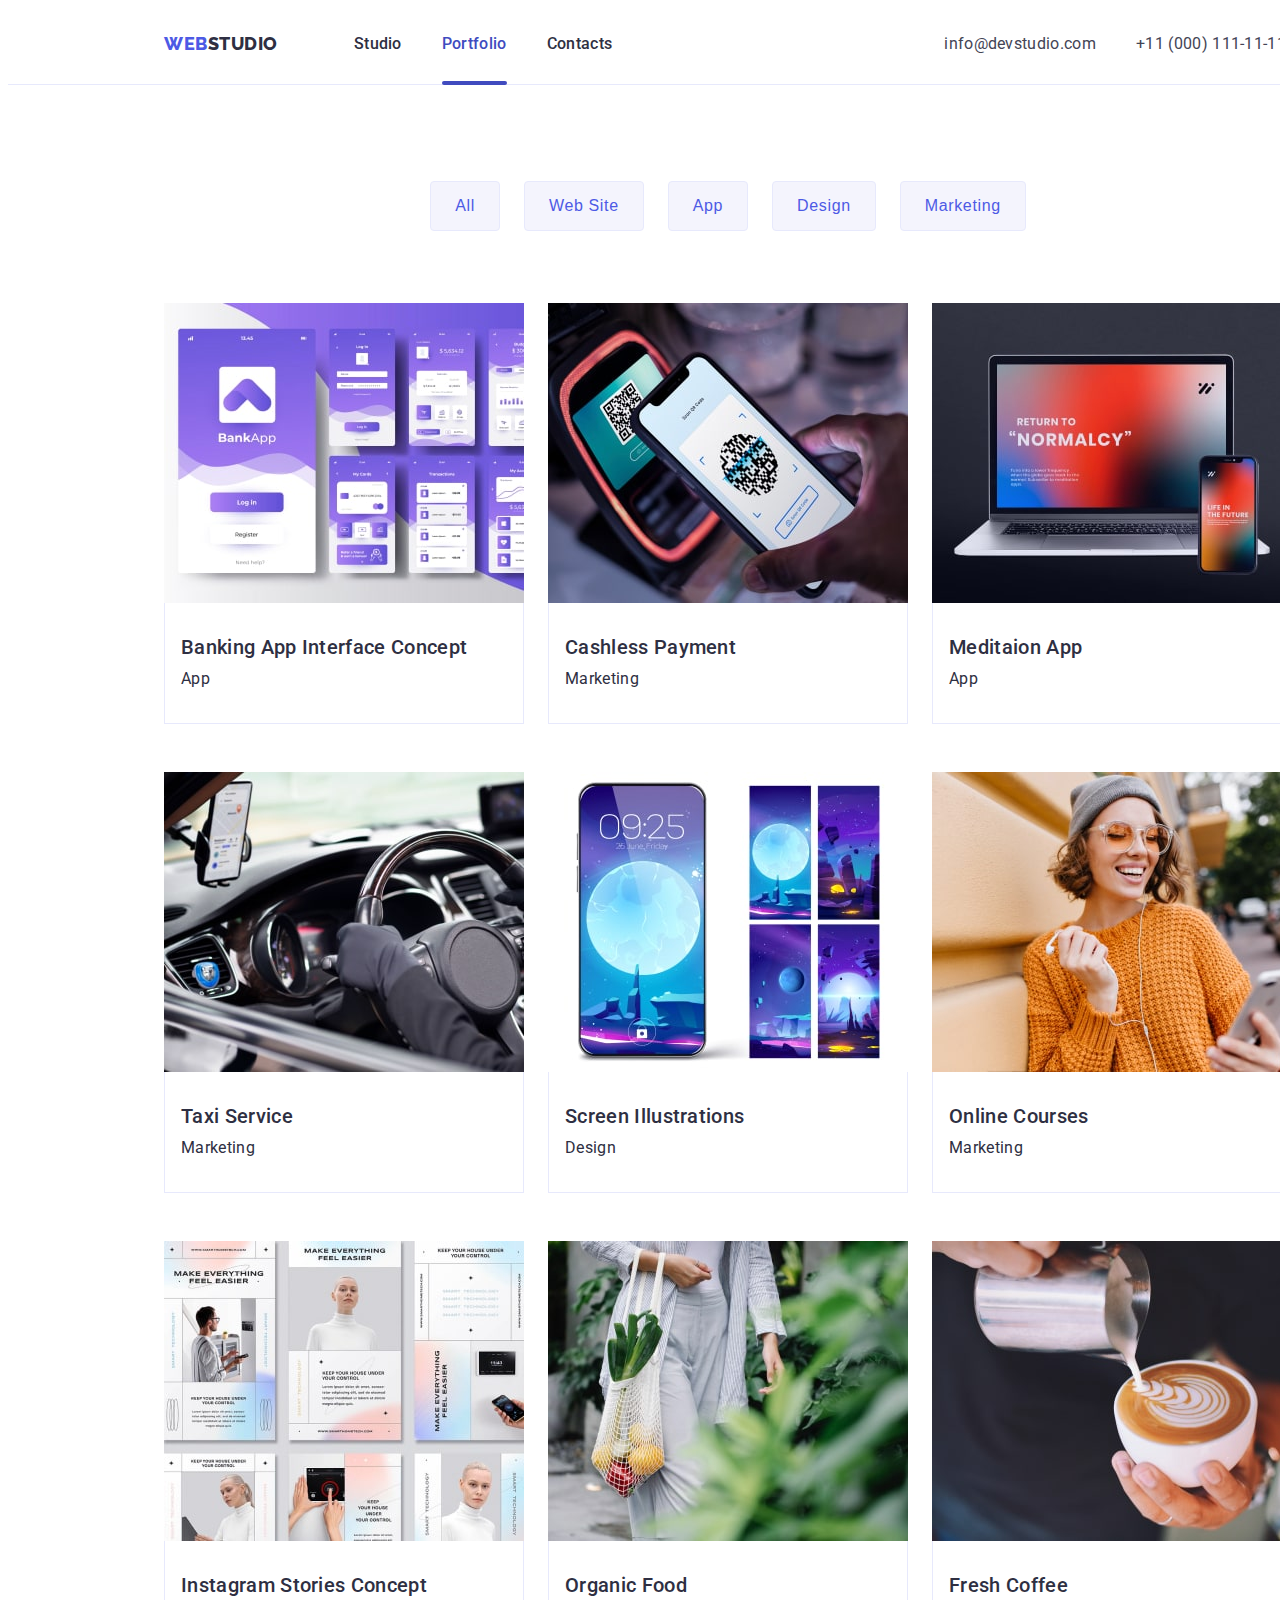
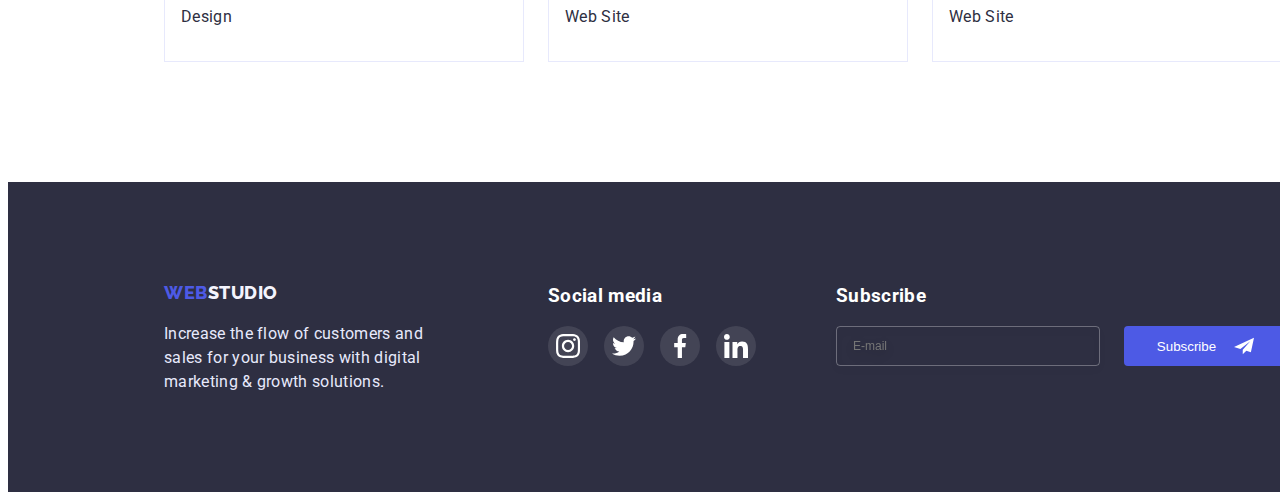
==== portfolio.html @ aff35ffb "Initial commit" ====
<!DOCTYPE html>
<html lang="en">
  <head>
    <meta charset="UTF-8" />
    <meta http-equiv="X-UA-Compatible" content="IE=edge" />
    <meta name="viewport" content="width=device-width, initial-scale=1.0" />
    <title>Document</title>
    <link rel="preconnect" href="https://fonts.googleapis.com">
<link rel="preconnect" href="https://fonts.gstatic.com" crossorigin>
<link href="https://fonts.googleapis.com/css2?family=Raleway:wght@800&family=Roboto:wght@400;500;700&display=swap" rel="stylesheet">
<link rel="stylesheet" href="https://cdnjs.cloudflare.com/ajax/libs/modern-normalize/1.1.0/modern-normalize.min.css" integrity="sha512-wpPYUAdjBVSE4KJnH1VR1HeZfpl1ub8YT/NKx4PuQ5NmX2tKuGu6U/JRp5y+Y8XG2tV+wKQpNHVUX03MfMFn9Q==" crossorigin="anonymous" referrerpolicy="no-referrer" />
<link rel="stylesheet" href="./css/styles.css">
  </head>
  <body>
    <!--header-->
    <header class="header">
      <div class="header-container container">
        <nav class="header-navigation">
          <a href="./index.html" class="header-logo"><span>WEB</span>STUDIO</a>
          <ul class="header-list list">
            <li class="header-item"><a class="header-link link" href="./index.html">Studio</a></li>
            <li class="header-item"><a class="header-link link current" href="./portfolio.html">Portfolio</a></li>
            <li class="header-item"><a class="header-link link" href="">Contacts</a></li>
          </ul>
        </nav>
    
        <address class="header-address">
          <ul class="address-list list">
            <li class="address-item"><a class="address-link link" href="mailto:info@devstudio.com">info@devstudio.com</a></li>
            <li class="address-item"><a class="address-link link" href="tel:+110001111111">+11 (000) 111-11-11</a></li>
          </ul>
        </address>
      </div>
    </header>
  <!--portfolio-->
    <main>
      <section class="portfolio">
        <div class="container">
        <h1 class="visyally-hidden">Portrolio</h1>
        <ul class="button-list list">
        <li class="button-link"><button class="button portfolio-button" type="button">All</button></li>
        <li class="button-link"><button class="button portfolio-button" type="button">Web Site</button></li>
        <li class="button-link"><button class="button portfolio-button" type="button">App</button></li>
        <li class="button-link"><button class="button portfolio-button" type="button">Design</button></li>
        <li class="button-link"><button class="button portfolio-button" type="button">Marketing</button></li>
    </ul>
   <!--cards-->
            <ul class="cards-list">
            <li class="cards-link">
              <div class="box">
                <a class="card-foto"  href=""><img src="./images/one.jpg" alt="Banking" width="360" height="300"/>
                  <div class="overlay">
                    <p>14 Stylish and User-Friendly App Design Concepts · Task Manager App · Calorie Tracker App · Exotic Fruit Ecommerce App · Cloud Storage App</p>
                  </div></div>
                  <div class="card-wrapper card-border">
                <h2 class="cards-title">Banking App Interface Concept</h2>
                <p class="cards-after-title">App</p></a>
                </div>
            </li>
            <li class="cards-link">
              <div class="box">
                <a class="card-foto"  href=""><img src="./images/two.jpg" alt="Cashless Payment" width="360" height="300"/>
                <div class="overlay">
                  <p>14 Stylish and User-Friendly App Design Concepts · Task Manager App · Calorie Tracker App · Exotic Fruit Ecommerce
                    App · Cloud Storage App</p>
                </div>
                </div>
                  <div class="card-wrapper card-border">
                    <h2 class="cards-title">Cashless Payment</h2>
                    <p class="cards-after-title">Marketing</p></a></div>
            </li>
            <li class="cards-link">
              <div class="box">
                <a class="card-foto"  href=""><img src="./images/three.jpg" alt="Meditaion" width="360" height="300"/>
                  <div class="overlay">
                    <p>14 Stylish and User-Friendly App Design Concepts · Task Manager App · Calorie Tracker App · Exotic Fruit Ecommerce
                      App · Cloud Storage App</p>
                  </div>
                  </div>
                  <div class="card-wrapper card-border">
                    <h2 class="cards-title">Meditaion App</h2>
                    <p class="cards-after-title">App</p></a></div>
            </li>
            <li class="cards-link">
              <div class="box">
                <a class="card-foto"  href=""><img src="./images/four.jpg" alt="Taxi" width="360" height="300"/>
                  <div class="overlay">
                    <p>14 Stylish and User-Friendly App Design Concepts · Task Manager App · Calorie Tracker App · Exotic Fruit Ecommerce
                      App · Cloud Storage App</p>
                  </div>
                  </div>
                  <div class="card-wrapper card-border">
                    <h2 class="cards-title">Taxi Service</h2>
                    <p class="cards-after-title">Marketing</p></a></div>
            </li>
            <li class="cards-link">
              <div class="box">
                <a class="card-foto"  href=""><img src="./images/five.jpg" alt="Screen" width="360" height="300"/>
                  <div class="overlay">
                    <p>14 Stylish and User-Friendly App Design Concepts · Task Manager App · Calorie Tracker App · Exotic Fruit Ecommerce
                      App · Cloud Storage App</p>
                  </div>
                  </div>
                  <div class="card-wrapper card-border">
                    <h2 class="cards-title">Screen Illustrations</h2>
                    <p class="cards-after-title">Design</p></a></div>
            </li>
            <li class="cards-link">
              <div class="box">
                <a class="card-foto"  href=""><img src="./images/six.jpg" alt="Online Courses" width="360" height="300"/>
                  <div class="overlay">
                    <p>14 Stylish and User-Friendly App Design Concepts · Task Manager App · Calorie Tracker App · Exotic Fruit Ecommerce
                      App · Cloud Storage App</p>
                  </div>
                  </div>
                  <div class="card-wrapper card-border">
                    <h2 class="cards-title">Online Courses</h2>
                    <p class="cards-after-title">Marketing</p></a></div>
            </li>
            <li class="cards-link">
              <div class="box">
                <a class="card-foto"  href=""><img src="./images/seven.jpg" alt="Instagram" width="360" height="300"/>
                  <div class="overlay">
                    <p>14 Stylish and User-Friendly App Design Concepts · Task Manager App · Calorie Tracker App · Exotic Fruit Ecommerce
                      App · Cloud Storage App</p>
                  </div>
                  </div>
                  <div class="card-wrapper card-border">
                    <h2 class="cards-title">Instagram Stories Concept</h2>
                    <p class="cards-after-title">Design</p></a></div>
            </li>
            <li class="cards-link">
              <div class="box">
                <a class="card-foto"  href=""><img src="./images/eight.jpg" alt="Organic Food" width="360" height="300"/>
                  <div class="overlay">
                    <p>14 Stylish and User-Friendly App Design Concepts · Task Manager App · Calorie Tracker App · Exotic Fruit Ecommerce
                      App · Cloud Storage App</p>
                  </div>
                  </div>
                  <div class="card-wrapper card-border">
                    <h2 class="cards-title">Organic Food</h2>
                    <p class="cards-after-title">Web Site</p></a></div>
            </li>
            <li class="cards-link">
              <div class="box">
                    <a class="card-foto"  href=""><img src="./images/nine.jpg" alt="A cup of coffe" width="360" height="300"/>
                    <div class="overlay">
                      <p>14 Stylish and User-Friendly App Design Concepts · Task Manager App · Calorie Tracker App · Exotic Fruit Ecommerce
                        App · Cloud Storage App</p>
                    </div>
                    </div>
                    <div class="card-wrapper card-border">
                    <h2 class="cards-title">Fresh Coffee</h2>
                    <p class="cards-after-title">Web Site</p></a></div>
                </li>
        </ul></div>
      </section> 
    </main>
    <!--footer-->
    <footer class="footer">
      <div class="container footer-container">
        <div class="logotype">
          <a class="footer-logo" href="./index.html"><span>WEB</span>STUDIO</a>
          <p class="footer-title">
            Increase the flow of customers and sales for your business with digital marketing & growth solutions.
          </p>
        </div>
    
        <div class="footer-block">
          <h3 class="footer-text">Social media</h3>
          <ul class="footer-list">
            <li class="footer-item"><a href="" class="footer-link">
                <svg class="footer-icon" width="24" hight="24">
                  <use href="./images/icons.svg#icon-instagram"></use>
                </svg></a>
            </li>
            <li class="footer-item"><a href="" class="footer-link">
                <svg class="footer-icon" width="24" hight="24">
                  <use href="./images/icons.svg#icon-twitter"></use>
                </svg></a>
            </li>
            <li class="footer-item"><a href="" class="footer-link">
                <svg class="footer-icon" width="24" hight="24">
                  <use href="./images/icons.svg#icon-facebook"></use>
                </svg></a>
            </li>
            <li class="footer-item"><a href="" class="footer-link">
                <svg class="footer-icon" width="24" hight="24">
                  <use href="./images/icons.svg#icon-linkedin"></use>
                </svg></a>
            </li>
          </ul>
            </div>
      <form class="online-form">
        <div class="online-field">
          <h3 class="online-title">Subscribe</h3>
          <label for="online-email" class="online-label"></label>
          <input type="text" name="online-email" id="online-email" class="online-input" placeholder="E-mail">
        </div>
      
        <button type="submit" class="online-btn"><span class="btn-text">Subscribe</span>
          <svg class="btn-icon" width="24" hight="20">
            <use href="./images/icons.svg#icon-Frame"></use>
          </svg></button>
      </form>
       
      
      </div>
    </footer>
  </body>
</html>
---- css/styles.css ----
:root {
    --main-color: #2E2F42;
    --second-color: #434455;
    --active-color: #404BBF;
    --accent-color: #4D5AE5;
    --a-color: #E5E5E5;
    --b-second-color: #F4F4FD;
    --b-active-color: #FFFFFF;
    --b-color: #E7E9FC;
    --accent-footer: #31D0AA;
    --hero-gradient: rgba(46, 47, 66, 0.7), rgba(46, 47, 66, 0.7) 100%;
    --shadow: 0px 3px 1px rgba(0, 0, 0, 0.1),
        0px 2px 1px rgba(0, 0, 0, 0.08),
        0px 2px 2px rgba(0, 0, 0, 0.12);
    --bc-footer: rgba(255, 255, 255, 0.1);
    --fill: #8E8F99;
    --box-shadow: 0px 1px 6px rgba(46, 47, 66, 0.08),
        0px 1px 1px rgba(46, 47, 66, 0.16),
        0px 2px 1px rgba(46, 47, 66, 0.08);
    --b-shadow: 0px 4px 4px rgba(0, 0, 0, 0.15);
    --b-modal: #FCFCFC;
}

body {
    Width: 1440px;
    font-family: "Roboto", sans-serif;
    font-size: 16px;
    line-height: 1.5;
    letter-spacing: 0.02em;
    color: var(--main-color);
    background-color: var(--b-active-color);
}

h1,
h2,
h3,
p {
    margin-top: 0;
    margin-bottom: 0;
}

ul {
    display: flex;
    margin: 0;
    padding: 0;
    list-style: none;
}

img {
    display: block;
    max-width: 100%;
    height: auto;
}
.visyally-hidden {
    position: absolute;
    white-space: nowrap;
    width: 1px;
    height: 1px;
    overflow: hidden;
    border: 0;
    padding: 0;
    clip: rect(0 0 0 0);
    clip-path: inset(50%);
    margin: -1px;
}
/*-----------header------------*/
.header {
    background-color: var(--b-active-color);
    border-bottom: 1px solid #E7E9FC
}

.header-container{
    display: flex;
    height: 76px;
}

.container {
    width: 1158px;
    padding: 0 15px;
    margin: 0 auto;
}

.header-logo {
    font-family: 'Raleway', sans-serif;
    font-weight: 800;
    font-size: 18px;
    line-height: 1.3;
    letter-spacing: 0.03em;
    margin-right: 76px;
    padding: 24px 0;
    color: var(--main-color);
    text-transform: uppercase;
    text-decoration: none;
}

span {
    color: var(--accent-color);
}

.header-navigation {
    display: flex;
    color: var(--main-color);
}

.header-list .header-item:not(:last-child) {
    margin-right: 40px;
}

.header-item {
    margin-right: 332px;
}

.header-link.link {
    font-weight: 500;
    color: var(--main-color);
}

.header-link.current::after {
    display: block;
    content: "";
    width: 100%;
    height: 4px;
    margin-top: 25px;
    background: var(--active-color);
    border-radius: 2px;
}

.link {
    display: block;
    padding: 24px 0 0 0;
    font-family: 'Roboto';
    font-style: normal;
    color: var(--second-color);
    text-decoration: none;
    transition-property: color;
    transition-duration: 250ms;
    transition-timing-function: cubic-bezier(0.4, 0, 0.2, 1);
}

.link:hover,
.link:focus,
.link.current {
    color: var(--active-color);
}

.header-address {
    font-family: 'Roboto';
    color: var(--second-color);
}

.address-list .address-item:not(:last-child) {
    margin-right: 40px;
}
/*-----------hero------------*/
.hero {
    background-color: var(--main-color);
    width: 1440px;
    height: 600px;
    text-align: center;
    padding-top: 188px;
    padding-bottom: 188px;
    background-image: linear-gradient(var(--hero-gradient)), url(../images/people-office.jpg);
}

.hero-title {
    margin-left: auto;
    margin-right: auto;
    margin-bottom: 48px;
    width: 496px;
    font-weight: 700;
    font-size: 56px;
    line-height: 1.07;
    text-align: center;
    color: var(--b-active-color);
}

.button {
    cursor: pointer;
    font-weight: 500;
    font-size: 16px;
    line-height: 1.5;
    letter-spacing: 0.04em;
    border-radius: 4px;
}

.hero-button {
    border: none;
    background-color: var(--accent-color);
    color: var(--b-active-color);
    min-width: 169px;
    min-height: 56px;
    padding: 16px 32px;
    margin-left: auto;
    margin-right: auto;
    box-shadow: var(--b-shadow);
    transition-property: background-color;
    transition-duration: 250ms;
    transition-timing-function: cubic-bezier(0.4, 0, 0.2, 1);
}

.hero-button:hover,
.hero-button:focus {
    background-color: var(--active-color);
}
/*-----------advantage------------*/
.advantage {
    background-color: var(--b-active-color);
    padding-top: 120px;
}

.advantage-link {
    display: flex;
    flex-direction: column;
    align-items: flex-start;
    padding: 0px;
}

.advantage-block {
    display: flex;
    justify-content: center;
    align-items: center;
    width: 264px;
    height: 112px;
    background: var(--b-second-color);
    border-radius: 4px;
}

.advantage-list .advantage-link:not(:last-child) {
    margin-right: 24px;
}

.advantage-title {
    margin-top: 8px;
    margin-bottom: 8px;
    font-weight: 500;
    font-size: 20px;
    line-height: 1.2;
    color: var(--main-color);
}

.advantage-after-title {
    width: 264px;
    height: 72px;
    color: var(--second-color);
}

.advantage-icon {
    height: 64px;
} 
/*-----------section------------*/
.section {
    text-align: center;
    background-color: var(--b-active-color);
    padding-bottom: 120px;
    padding-top: 120px;
}

.section-list .section-link+.section-link {
    margin-left: 24px;
}

.section-title {
    font-weight: 700;
    font-size: 36px;
    line-height: 1.1;
    color: var(--main-color);
    margin-bottom: 72px;
}
/*-----------about------------*/
.about {
    padding-top: 120px;
    padding-bottom: 120px;
    height: 770px;
    text-align: center;
    background-color: var(--b-second-color);
}

.about-title {
    font-size: 36px;
    line-height: 1.1;
    margin-bottom: 72px;
    color: var(--main-color);
}

.about-foto {
    display: flex;
    flex-direction: column;
    justify-content: center;
    align-items: center;
    gap: 8px;
}

.about-after-title {
    font-weight: 500;
    font-size: 20px;
    line-height: 1.2;
    color: var(--main-color);
} 

.about-pre-title {
    color: var(--second-color);
}

.about-list .about-link+.about-link {
    margin-left: 24px;
}

.about-link {
    display: flex;
    flex-direction: column;
    justify-content: center;
    align-items: center;
    padding: 0px 0px 32px 0px;
    gap: 32px;
    box-shadow: var(--box-shadow);
    border-radius: 0px 0px 4px 4px;
    background-color: var(--b-active-color);
}

.about-soc-list {
    justify-content: center;
    gap: 24px;
}

.about-soc-item {
    width: 40px;
    height: 40px;
}

.about-soc-link {
    width: 100%;
    height: 100%;
    border-radius: 50%;
    display: flex;
    justify-content: center;
    align-items: center;
    background-color: var(--accent-color);
    transition-property: background-color;
    transition-duration: 250ms;
    transition-timing-function: cubic-bezier(0.4, 0, 0.2, 1);
}

.about-soc-link:is(:hover, :focus) {
    background-color: var(--active-color);
}

.about-soc-icon {
    fill: var(--b-second-color);
}
/*-----------test------------*/
.test {
    padding-top: 120px;
    padding-bottom: 120px;
}

.test-title {
   text-align: center;
   margin-bottom: 72px;
   font-weight: 700;
   font-size: 36px;
   line-height: 1.1;
   letter-spacing: 0.02em;
}

.test-list {
    height: 88px;
    gap: 24px;
}

.test-item {
    width: calc((100% - 5 * 24px) / 6);
}

.test-link {
    width: 100%;
    height: 100%;
    border: 1px solid #8E8F99;
    border-radius: 4px;
    display: flex;
    align-items: center;
    justify-content: center;
    transition-property: border-colorr;
    transition-duration: 250ms;
    transition-timing-function: cubic-bezier(0.4, 0, 0.2, 1);
}

.test-icon {
    fill: var(--fill);
    height: 56px;
    transition-property: fill;
    transition-duration: 250ms;
    transition-timing-function: cubic-bezier(0.4, 0, 0.2, 1);
}

.test-link:is(:hover, :focus) {
    border-color: var(--active-color);
}

.test-link:is(:hover, :focus) .test-icon {
    fill: var(--active-color);
}
/*-----------footer------------*/
.footer {
    width: 1440px;
    background-color: var(--main-color);
    padding-top: 100px;
    padding-bottom: 100px;
}

.footer-container {
    display: flex;
}

.logotype {
    width: 264px;
    height: 110px;
    margin-right: 120px;
}

.footer-logo {
    font-family: 'Raleway', sans-serif;
    font-weight: 800;
    font-size: 18px;
    line-height: 1.16;
    letter-spacing: 0.03em;
    color: var(--b-second-color);
    text-decoration: none;
    text-transform: uppercase;
}

.footer-title {
    width: 264px;
    margin-top: 16px;
    color: var(--b-color);
}

.footer-block {
    width: 208px;
    height: 80px;
    margin-right: 80px;
}

.footer-text {
    margin-bottom: 16px;
    color: var(--b-active-color);
}

.footer-list {
    gap: 16px;
} 

.footer-link {
    display: flex;
    justify-content: center;
    align-items: center;
    width: 40px;
    height: 40px;
    border-radius: 50%;
    background: var(--bc-footer);
    transition-property: background-color;
    transition-duration: 250ms;
    transition-timing-function: cubic-bezier(0.4, 0, 0.2, 1);
}

.footer-link:is(:hover, :focus) {
    background-color: var(--accent-footer);
}

.footer-icon {
    height: 24px;
    fill: var(--b-active-color);
}

.online-title {
    color: var(--b-active-color);
    margin-bottom: 16px;
}

.online-input {
    width: 264px;
    height: 40px;
    border: 1px solid rgba(255, 255, 255, 0.3);
    filter: drop-shadow(0px 4px 4px rgba(0, 0, 0, 0.15));
    border-radius: 4px;
    background-color: transparent; 
    outline: transparent; 
    font-size: 12px;
    padding-left: 16px;
}

.online-form {
    display: flex;
}

.online-btn {
    display: flex;
    justify-content: center;
    align-items: center;
    width: 165px;
    height: 40px;
    margin-top: 44px;
    margin-left: 24px;
    background: var(--accent-color);
    border-radius: 4px;
    border: none;
}

.btn-text {
    color: var(--b-active-color);
}

.btn-icon {
    width: 24px;
    height: 20px;
    margin-left: 16px;
    fill: var(--b-active-color);
}
/*-----------portfolio------------*/
.portfolio {
    padding-top: 96px;
    padding-bottom: 120px;
}

.button-list {
    flex-wrap: wrap;
    justify-content: center;
    margin-bottom: 72px;
}

.portfolio-button {
    background-color: var(--b-second-color);
    border: 1px solid var(--b-color);
    min-height: 48px;
    box-sizing: border-box;
    flex-direction: row;
    justify-content: center;
    align-items: center;
    padding: 12px 24px;
    color: var(--accent-color);  
    transition-property: background-color, color, box-shadow;
    transition-duration: 250ms;
    transition-timing-function: cubic-bezier(0.4, 0, 0.2, 1);
}

.portfolio-button:hover,
.portfolio-button:focus {
    background-color: var(--active-color);
    color: var(--b-active-color);
    box-shadow: var(--shadow);
}

 .button-list .button-link:not(:last-child) {
    margin-right: 24px;
}

.cards-list{
    flex-wrap: wrap;
    gap: 48px 24px;
}

.cards-link {
    flex-basis: calc((100% - 2 * 24px) / 3);
    transition-property: box-shadow;
    transition-duration: 250ms;
    transition-timing-function: cubic-bezier(0.4, 0, 0.2, 1);
}

.cards-link:is(:hover, :focus) {
    box-shadow: var(--shadow);
}

.card-foto {
    text-decoration: none;
    color: var(--main-color);
}

* {
    box-sizing: border-box;
}

.box {
    position: relative;
    width: 360px;
    height: 300px;
    overflow: hidden;
}

.box:hover .overlay {
    transform: translate(0);
}

.overlay {
    position: absolute;
    top: 0;
    left: 0;
    width: 360px;
    height: 300px;
    background-color: var(--accent-color);
    transform: translateY(100%);
    transition: transform 250ms ease;
}

.overlay>p {
    color: var(--b-second-color);
    padding: 40px 32px 164px 32px;
    margin: 0;
}

.card-border {
    width: 360px;
    border-right: 1px solid var(--b-color);
    border-bottom: 1px solid var(--b-color);
    border-left: 1px solid var(--b-color);
}

.cards-title {
    font-weight: 500;
    font-size: 20px;
    line-height: 1.2;
    margin-bottom: 8px;
    margin-left: 16px;
    padding-top: 32px;
}

.cards-after-title {
    margin-left: 16px;
    padding-bottom: 32px;
}

.backdrop {
    position: fixed;
    top: 0;
    width: 100%;
    height: 100%;
    background-color: rgba(46, 47, 66, 0.4);
    opacity: 1;
    visibility: visible;
    transition: opacity 250ms cubic-bezier(0.4, 0, 0.2, 1), visibility 250ms cubic-bezier(0.4, 0, 0.2, 1);
}

.is-hidden {
    visibility: hidden;
    opacity: 0;
    pointer-events: none;
}

.modal {
    position: absolute;
    top: 50%;
    left: 50%;
    width: 408px;
    min-height: 576px;
    background-color: var(--b-modal);
    box-shadow: 0px 1px 1px rgba(0, 0, 0, 0.14), 0px 1px 3px rgba(0, 0, 0, 0.12),
     0px 2px 1px rgba(0, 0, 0, 0.2);
    border-radius: 4px;
    padding: 24px; 
    transform: translate(-50%, -50%) scale(1);
    transition: transform 250ms cubic-bezier(0.4, 0, 0.2, 1);
}

.backdrop.is-hidden .modal {
    transform: translate(-50%, -50%) scaleY(0);
}

.modal-close {
    display: flex;
    align-items: center;
    justify-content: center;
    width: 24px;
    height: 24px;
    margin-left: auto;
    background: var(--b-color);
    border-radius: 50%;
    border: 1px solid rgba(0, 0, 0, 0.1);
    transition-property: background-color;
    transition-duration: 250ms;
    transition-timing-function: cubic-bezier(0.4, 0, 0.2, 1);
}

.modal-close:hover {
    background-color: var(--active-color);
}

.modal-close-icon {
    width: 8px;
    height: 8px;
}

.modal-title {
    font-weight: 500;
    text-align: center;
    padding-top: 24px;
    color: var(--main-color);
    margin-bottom: 16px;
}

.input-text {
    font-size: 12px;
    line-height: 1.16;
    letter-spacing: 0.01em;
    margin-bottom: 4px;
    color: var(--fill);
}

.input-wrap {
    position: relative;
}

.modal-input {
    width: 100%;
    height: 40px;
    border: 1px solid rgba(33, 33, 33, 0.2);
    border-radius: 4px;
    background-color: transparent;
    outline: transparent;
    font-size: 12px;
    line-height: 1.16;
    letter-spacing: 0.01em;
    padding-left: 38px;
}

.modal-input:focus { 
    border-color: var(--accent-color); 
}

.modal-input:focus + .modal-icon {
    fill: var(--accent-color);
}

.modal-icon {
    position: absolute;
    left: 5px;
    top: 50%;
    margin-left: 13px;
    transform: translateY(-50%);
}

.modal-message {
    width: 100%;
    height: 120px;
    border: 1px solid rgba(33, 33, 33, 0.2);
    border-radius: 4px;
    background-color: transparent;
    font-size: 12px;
    line-height: 1.16;
    letter-spacing: 0.01em;
    outline: transparent;
    padding-top: 8px;
    padding-left: 16px;
    resize: none;
}

.modal-messaget::placeholder {
    color: rgba(117, 117, 117, 0.5);
}

.check-text {
    display: flex;
    align-items: center;
    font-size: 12px;
    line-height: 1.16;
    letter-spacing: 0.04em;
    color: #757575;
}

.check-text span {
    width: 16px;
    height: 16px;
    border: 1.25px solid var(--main-color);
    border-radius: 2px;
    margin-right: 8px;
    display: flex;
    align-items: center;
    justify-content: center;
    fill: transparent;
}

.input-check:checked + .check-text span {
    background-color: var(--active-color); 
    border: none;
    fill: var(--b-second-color);
}

.input-check:focus+.check-text span {
    border-color: var(--accent-color);
}

.check-policy {
    font-size: 12px;
    line-height: 1.16;
    letter-spacing: 0.04em;
    color: var(--accent-color);
}

.modal-button {
    display: block;
    position: relative;
    margin: 0 auto;
    margin-top: 24px;
    border: none;
    width: 169px;
    height: 56px;
    background: var(--accent-color);
    color: var(--b-active-color);
    border-radius: 4px;
    transition-property: background-color;
    transition-duration: 250ms;
    transition-timing-function: cubic-bezier(0.4, 0, 0.2, 1);
}
.modal-button:hover {
    background-color: var(--active-color);
}
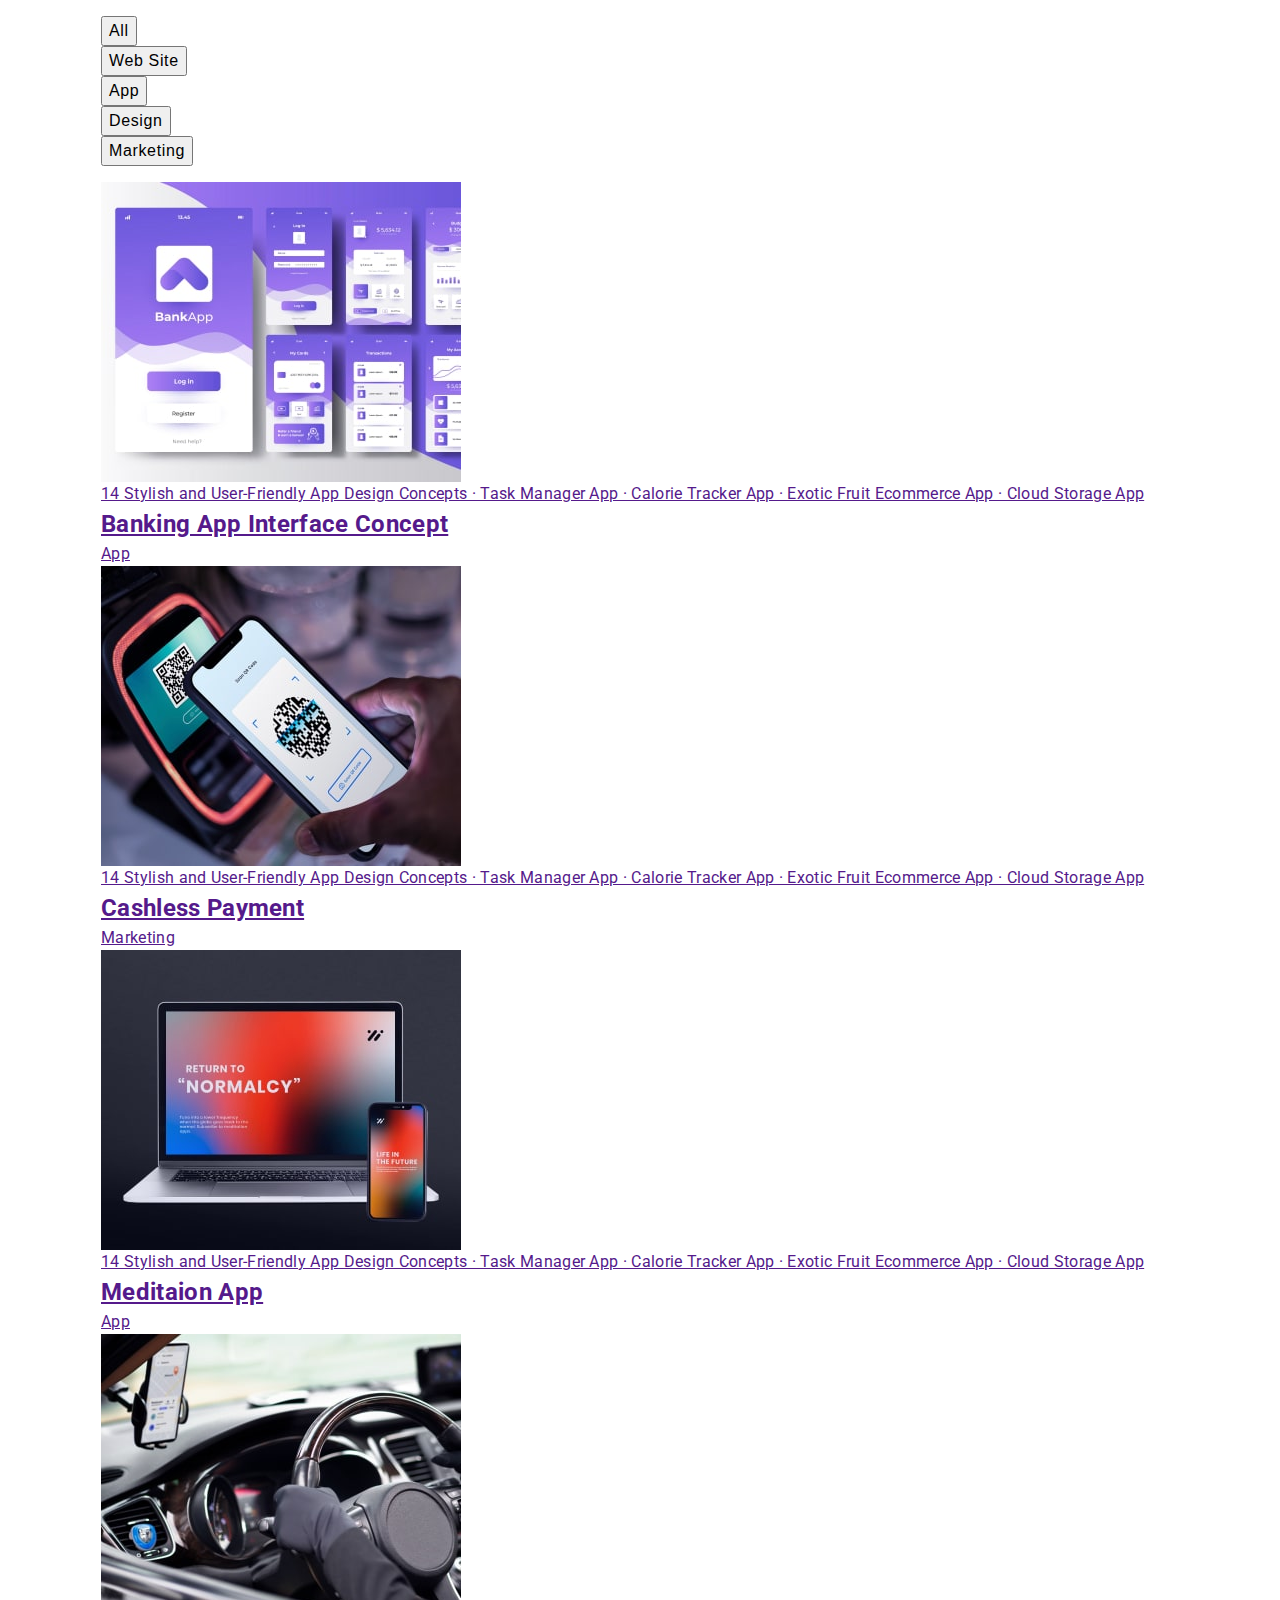
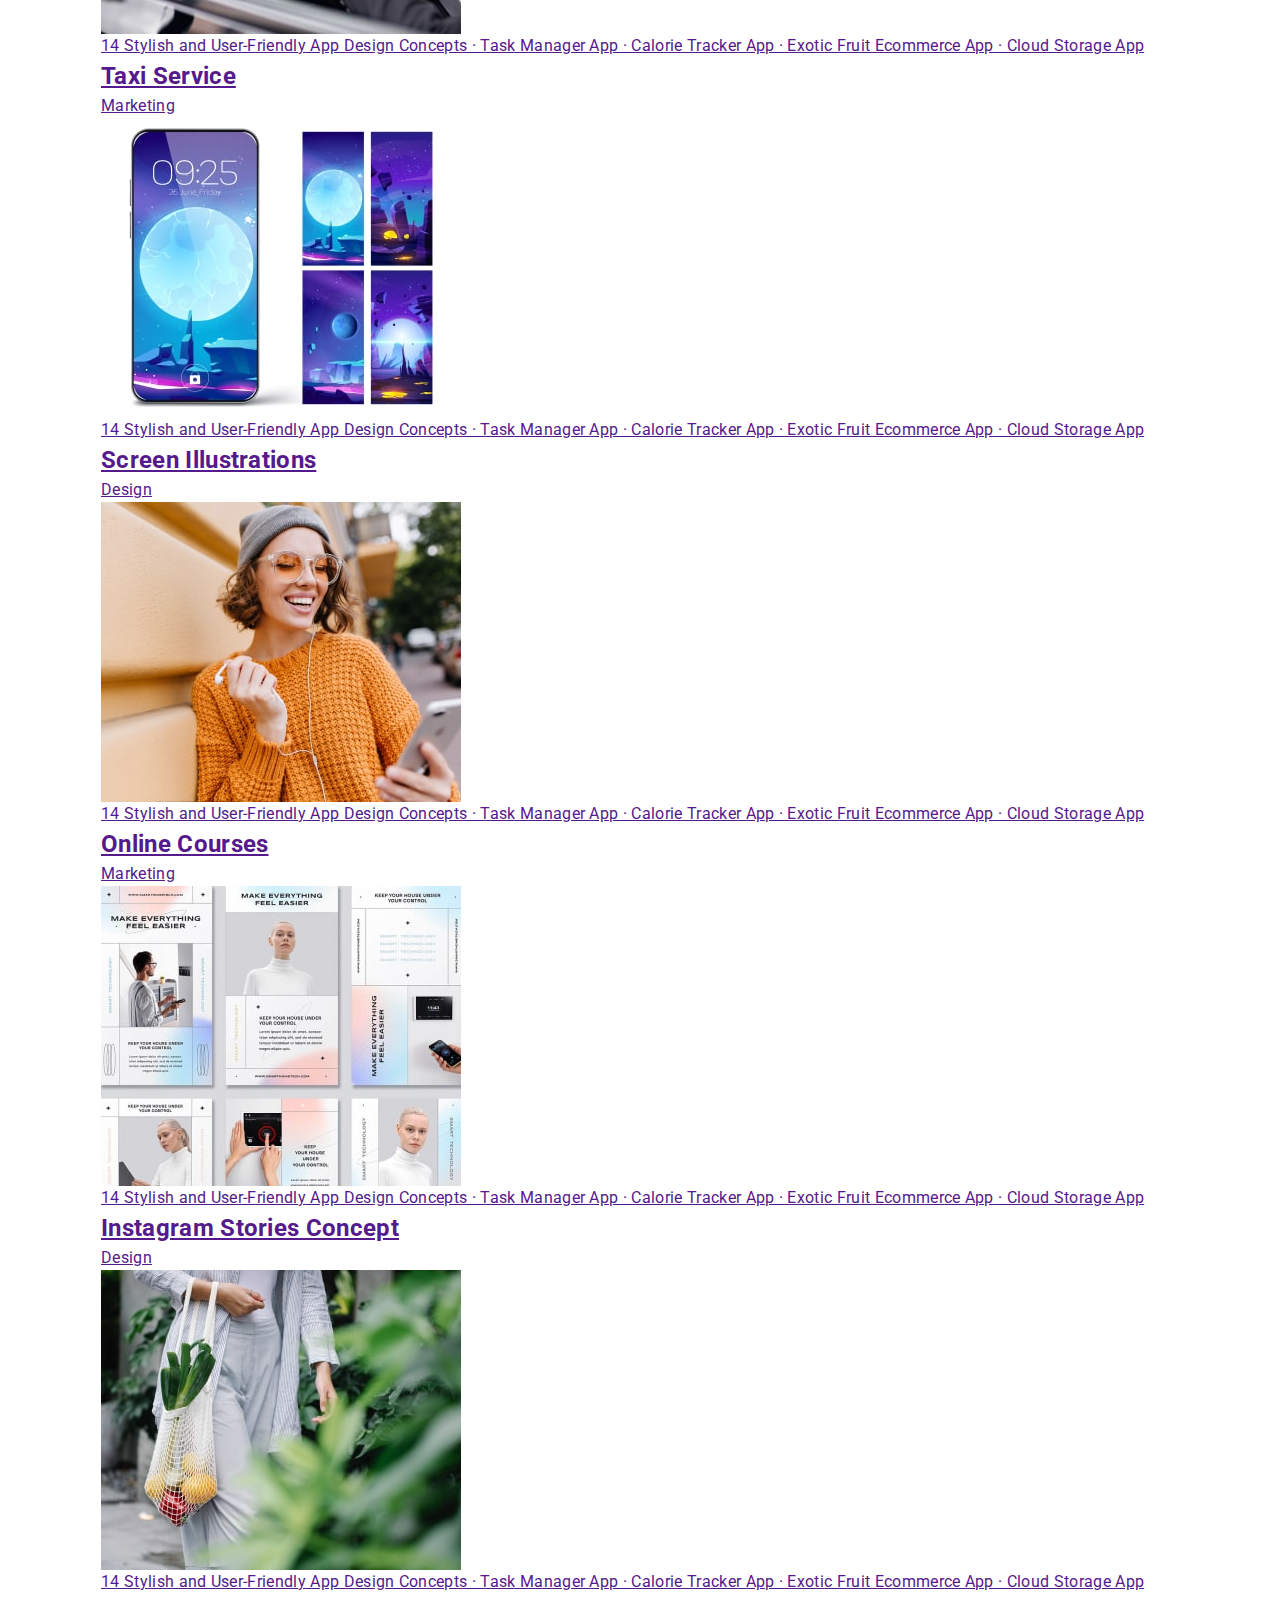
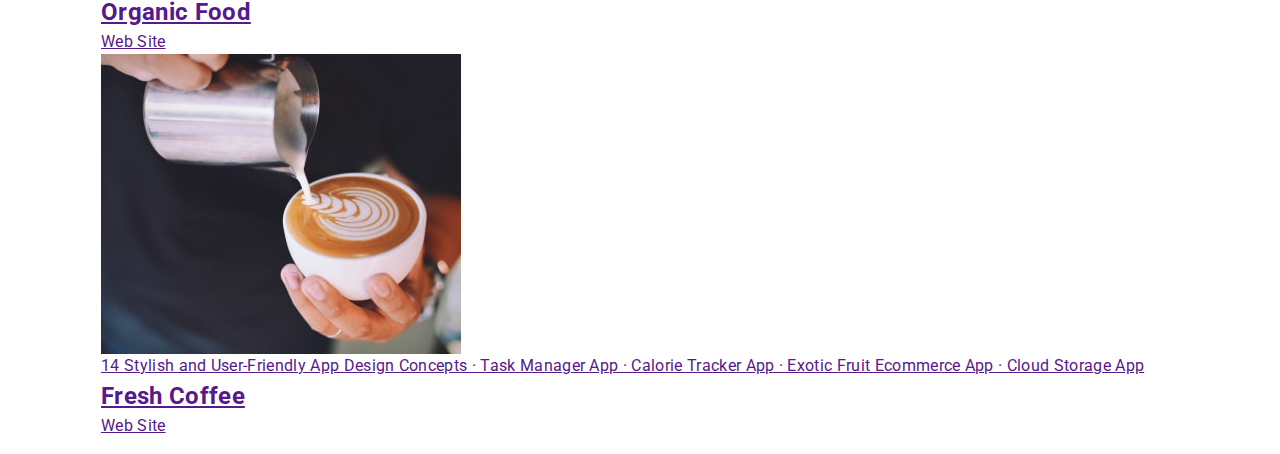
==== commit 8b643740: "11" ====
--- a/portfolio.html
+++ b/portfolio.html
@@ -10,10 +10,13 @@
 <link href="https://fonts.googleapis.com/css2?family=Raleway:wght@800&family=Roboto:wght@400;500;700&display=swap" rel="stylesheet">
 <link rel="stylesheet" href="https://cdnjs.cloudflare.com/ajax/libs/modern-normalize/1.1.0/modern-normalize.min.css" integrity="sha512-wpPYUAdjBVSE4KJnH1VR1HeZfpl1ub8YT/NKx4PuQ5NmX2tKuGu6U/JRp5y+Y8XG2tV+wKQpNHVUX03MfMFn9Q==" crossorigin="anonymous" referrerpolicy="no-referrer" />
 <link rel="stylesheet" href="./css/styles.css">
+<link rel="stylesheet" href="./css/mobile.css">
+<link rel="stylesheet" href="./css/tablet.css">
+<link rel="stylesheet" href="./css/desktop.css">
   </head>
   <body>
     <!--header-->
-    <header class="header">
+    <!-- <header class="header">
       <div class="header-container container">
         <nav class="header-navigation">
           <a href="./index.html" class="header-logo"><span>WEB</span>STUDIO</a>
@@ -31,7 +34,7 @@
           </ul>
         </address>
       </div>
-    </header>
+    </header> -->
   <!--portfolio-->
     <main>
       <section class="portfolio">
@@ -157,7 +160,7 @@
       </section> 
     </main>
     <!--footer-->
-    <footer class="footer">
+    <!-- <footer class="footer">
       <div class="container footer-container">
         <div class="logotype">
           <a class="footer-logo" href="./index.html"><span>WEB</span>STUDIO</a>
@@ -206,7 +209,7 @@
        
       
       </div>
-    </footer>
+    </footer> -->
   </body>
 </html>
 
--- a/css/styles.css
+++ b/css/styles.css
@@ -22,35 +22,35 @@
 }
 
 body {
-    Width: 1440px;
+    /* Width: 1440px; */
     font-family: "Roboto", sans-serif;
     font-size: 16px;
     line-height: 1.5;
     letter-spacing: 0.02em;
     color: var(--main-color);
-    background-color: var(--b-active-color);
-}
-
-h1,
+    background-color: var(--b-active-color); 
+}
+
+ h1,
 h2,
 h3,
 p {
     margin-top: 0;
     margin-bottom: 0;
-}
+} 
 
 ul {
-    display: flex;
+    /* display: flex;
     margin: 0;
-    padding: 0;
-    list-style: none;
+    padding: 0; */
+    list-style: none; 
 }
 
 img {
     display: block;
     max-width: 100%;
     height: auto;
-}
+} 
 .visyally-hidden {
     position: absolute;
     white-space: nowrap;
@@ -67,18 +67,22 @@
 .header {
     background-color: var(--b-active-color);
     border-bottom: 1px solid #E7E9FC
-}
+} 
 
 .header-container{
     display: flex;
-    height: 76px;
-}
+    align-items: center;
+    justify-content: space-between;
+    height: 70px;
+} 
 
 .container {
-    width: 1158px;
-    padding: 0 15px;
-    margin: 0 auto;
-}
+    max-width: 428px;
+    margin-left: auto;
+    margin-right: auto;
+    padding-left: 16px;
+    padding-right: 16px;
+} 
 
 .header-logo {
     font-family: 'Raleway', sans-serif;
@@ -86,21 +90,21 @@
     font-size: 18px;
     line-height: 1.3;
     letter-spacing: 0.03em;
-    margin-right: 76px;
+    margin-right: 250px;
     padding: 24px 0;
     color: var(--main-color);
     text-transform: uppercase;
     text-decoration: none;
-}
+} 
 
 span {
     color: var(--accent-color);
-}
-
-.header-navigation {
-    display: flex;
-    color: var(--main-color);
-}
+} 
+
+.header-navigation { 
+    display: flex; 
+    color: var(--main-color);
+}   
 
 .header-list .header-item:not(:last-child) {
     margin-right: 40px;
@@ -113,7 +117,7 @@
 .header-link.link {
     font-weight: 500;
     color: var(--main-color);
-}
+} 
 
 .header-link.current::after {
     display: block;
@@ -123,7 +127,7 @@
     margin-top: 25px;
     background: var(--active-color);
     border-radius: 2px;
-}
+} 
 
 .link {
     display: block;
@@ -135,13 +139,13 @@
     transition-property: color;
     transition-duration: 250ms;
     transition-timing-function: cubic-bezier(0.4, 0, 0.2, 1);
-}
+} 
 
 .link:hover,
 .link:focus,
 .link.current {
     color: var(--active-color);
-}
+} 
 
 .header-address {
     font-family: 'Roboto';
@@ -150,26 +154,36 @@
 
 .address-list .address-item:not(:last-child) {
     margin-right: 40px;
-}
+} 
 /*-----------hero------------*/
 .hero {
     background-color: var(--main-color);
-    width: 1440px;
-    height: 600px;
+    width: 428px;
+    height: 432px;
     text-align: center;
     padding-top: 188px;
-    padding-bottom: 188px;
-    background-image: linear-gradient(var(--hero-gradient)), url(../images/people-office.jpg);
+    padding-bottom: 188px; 
+    background-image: linear-gradient(var(--hero-gradient)), url(../images/fon.jpg);
+} 
+
+@media (min-device-pixel-ratio: 2),
+(min-resolution: 192dpi),
+(min-resolution: 2dppx) {
+    .banner {
+        background-image: linear-gradient(rgba(46, 47, 66, 0.7),
+                rgba(46, 47, 66, 0.7)), url('../images/fon@2x.jpg');
+
+    }
 }
 
 .hero-title {
     margin-left: auto;
     margin-right: auto;
     margin-bottom: 48px;
-    width: 496px;
+    width: 320px;
     font-weight: 700;
-    font-size: 56px;
-    line-height: 1.07;
+    font-size: 36px;
+    line-height: 1.1;
     text-align: center;
     color: var(--b-active-color);
 }
@@ -180,7 +194,7 @@
     font-size: 16px;
     line-height: 1.5;
     letter-spacing: 0.04em;
-    border-radius: 4px;
+    /* border-radius: 4px; */
 }
 
 .hero-button {
@@ -201,21 +215,21 @@
 .hero-button:hover,
 .hero-button:focus {
     background-color: var(--active-color);
-}
+} 
 /*-----------advantage------------*/
-.advantage {
+/* .advantage {
     background-color: var(--b-active-color);
-    padding-top: 120px;
-}
-
-.advantage-link {
+    padding-top: 96px;
+} */
+
+/* .advantage-link {
     display: flex;
     flex-direction: column;
     align-items: flex-start;
     padding: 0px;
-}
-
-.advantage-block {
+} */
+
+/* .advantage-block {
     display: flex;
     justify-content: center;
     align-items: center;
@@ -223,24 +237,26 @@
     height: 112px;
     background: var(--b-second-color);
     border-radius: 4px;
-}
-
-.advantage-list .advantage-link:not(:last-child) {
+}  */
+
+/* .advantage-list .advantage-link:not(:last-child) {
     margin-right: 24px;
-}
-
-.advantage-title {
+} */
+
+/* .advantage-title {
+    text-align: center;
     margin-top: 8px;
     margin-bottom: 8px;
-    font-weight: 500;
-    font-size: 20px;
-    line-height: 1.2;
+    font-weight: 700;
+    font-size: 36px;
+    line-height: 1.1;
     color: var(--main-color);
 }
 
 .advantage-after-title {
-    width: 264px;
-    height: 72px;
+    width: 396px;
+    height: 48px;
+    margin-bottom: 72px;
     color: var(--second-color);
 }
 
@@ -252,12 +268,12 @@
     text-align: center;
     background-color: var(--b-active-color);
     padding-bottom: 120px;
-    padding-top: 120px;
+    padding-top: 120px; 
 }
 
 .section-list .section-link+.section-link {
     margin-left: 24px;
-}
+} 
 
 .section-title {
     font-weight: 700;
@@ -346,9 +362,9 @@
 
 .about-soc-icon {
     fill: var(--b-second-color);
-}
+} */
 /*-----------test------------*/
-.test {
+/* .test {
     padding-top: 120px;
     padding-bottom: 120px;
 }
@@ -398,9 +414,9 @@
 
 .test-link:is(:hover, :focus) .test-icon {
     fill: var(--active-color);
-}
+} */
 /*-----------footer------------*/
-.footer {
+/* .footer {
     width: 1440px;
     background-color: var(--main-color);
     padding-top: 100px;
@@ -514,9 +530,9 @@
     height: 20px;
     margin-left: 16px;
     fill: var(--b-active-color);
-}
+} */
 /*-----------portfolio------------*/
-.portfolio {
+/* .portfolio {
     padding-top: 96px;
     padding-bottom: 120px;
 }
@@ -551,9 +567,9 @@
 
  .button-list .button-link:not(:last-child) {
     margin-right: 24px;
-}
-
-.cards-list{
+} */
+/*-----------portfolio------------*/
+/* .cards-list{
     flex-wrap: wrap;
     gap: 48px 24px;
 }
@@ -576,9 +592,9 @@
 
 * {
     box-sizing: border-box;
-}
-
-.box {
+} */
+/*-----------portfolio------------*/
+/* .box {
     position: relative;
     width: 360px;
     height: 300px;
@@ -625,9 +641,9 @@
 .cards-after-title {
     margin-left: 16px;
     padding-bottom: 32px;
-}
-
-.backdrop {
+} */
+/*-----------portfolio------------*/
+/* .backdrop {
     position: fixed;
     top: 0;
     width: 100%;
@@ -810,5 +826,27 @@
 }
 .modal-button:hover {
     background-color: var(--active-color);
-}
-
+} */
+ /* @media screen and (min-width: 480px) { 
+ .container {
+    max-width: 448px;
+ }   
+}  */
+
+/* @media screen and (min-width: 767.98px) {
+.header-navigation {
+     display: none;
+    }
+}  */
+
+/* @media screen and (max-width: 767.98px) {
+.header-list {
+    display: none;
+    }
+}
+
+@media screen and (max-width: 767.98px) {
+.header-address {
+    display: none;
+    }
+} */
--- a/css/mobile.css
+++ b/css/mobile.css
@@ -0,0 +1,57 @@
+ @media screen and (min-width: 480px) {
+     .container {
+        max-width: 428px;
+     } 
+ }  
+
+.header-list {
+        display: none;
+}
+
+.header-address {
+        display: none;
+}
+
+.btn-mobile-menu {
+    border: none;
+    background-color: inherit;
+}
+
+.mobile-menu-icon {
+    stroke: #2E2F42;
+} 
+
+/* .menu-container {
+    position: fixed;
+    top: 0;
+    left: 0;
+    width: 100vw;
+    height: 100vh;
+    padding: 32px;
+    background-color: #3f51b5;
+    z-index: 999;
+
+    transform: translateX(100%);
+    transition: transform 250ms ease-in-out;
+}
+
+.menu-container.is-open {
+    transform: translateX(0);
+} 
+@media (min-rezolution) {
+    
+/* } */
+
+
+@media screen and (max-width: 767px){
+    .section {
+        display: none;
+    }
+}
+
+@media screen and (max-width: 767px) {
+    .advantage-block {
+        display: none;
+    }
+} 
+
--- a/css/tablet.css
+++ b/css/tablet.css
@@ -0,0 +1,6 @@
+ @media screen and (min-width: 768px) {
+     .container {
+         max-width: 720px;
+            /* max-width: 768px; */
+     }
+ } --- a/css/desktop.css
+++ b/css/desktop.css
@@ -0,0 +1,8 @@
+@media screen and (min-width: 1200px) {
+    .container {
+        max-width: 1158px;
+        padding-left: 15px;
+        padding-right: 15px;
+    }
+}
+
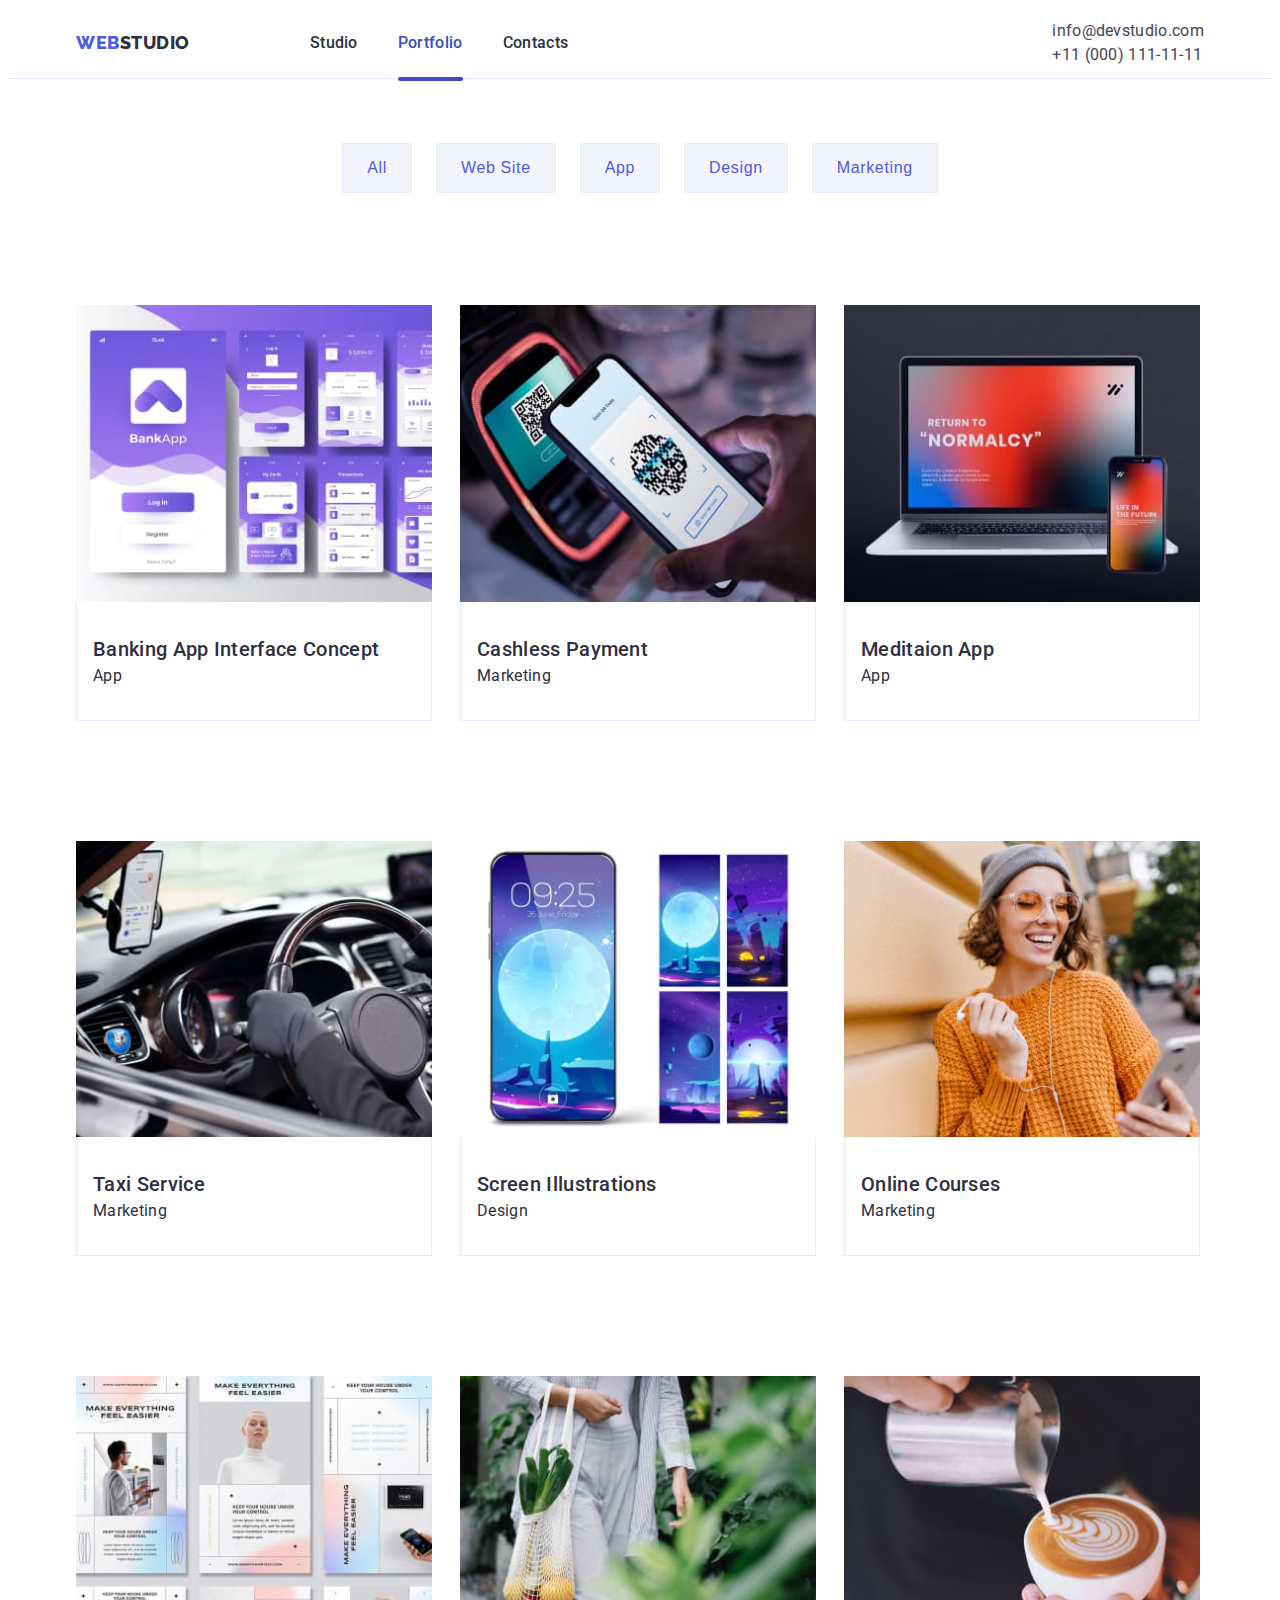
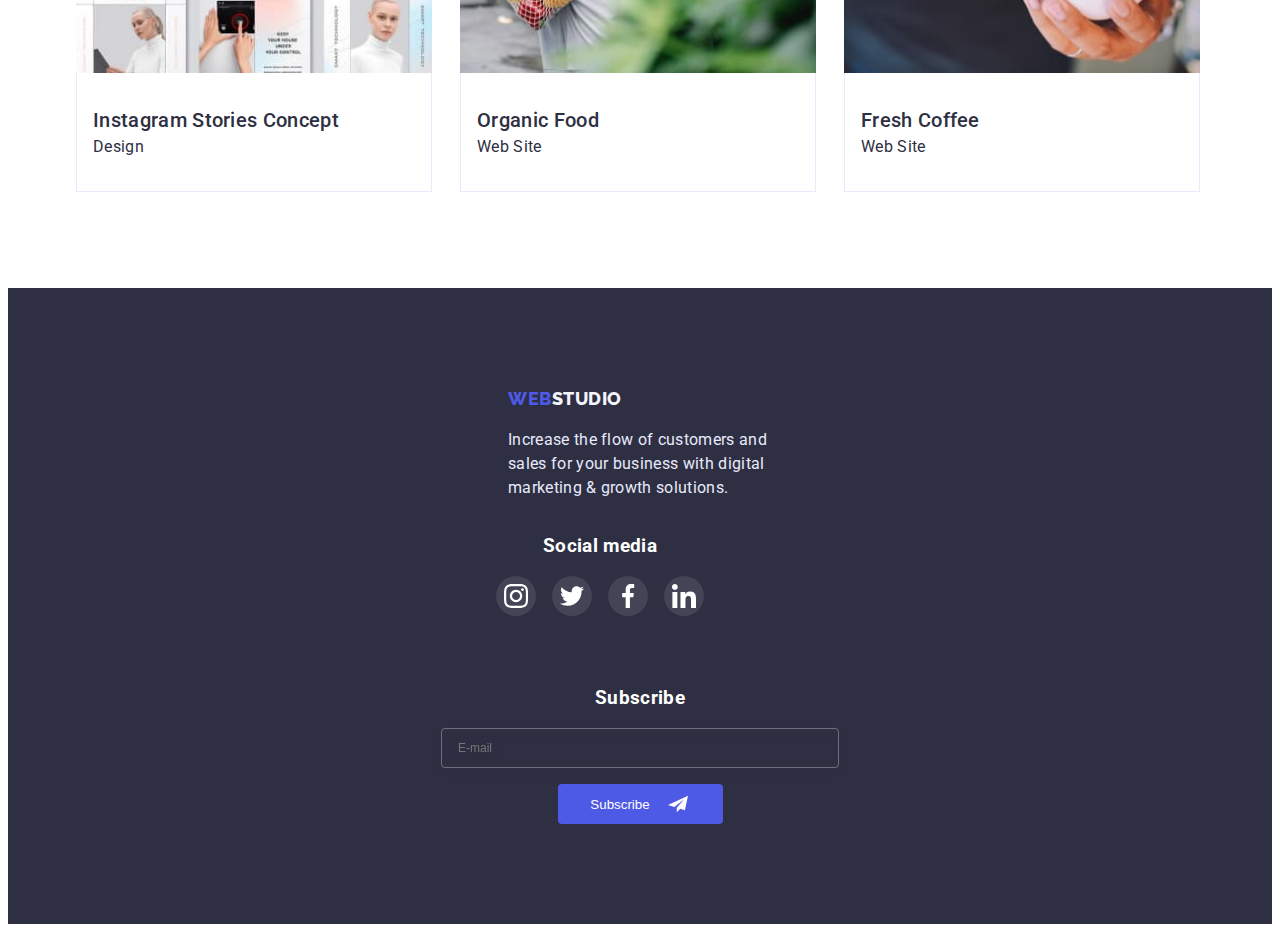
==== commit f5683c22: "22" ====
--- a/portfolio.html
+++ b/portfolio.html
@@ -16,7 +16,7 @@
   </head>
   <body>
     <!--header-->
-    <!-- <header class="header">
+     <header class="header">
       <div class="header-container container">
         <nav class="header-navigation">
           <a href="./index.html" class="header-logo"><span>WEB</span>STUDIO</a>
@@ -27,14 +27,66 @@
           </ul>
         </nav>
     
+        <button class="btn-mobile-menu" data-menu-open type="button">
+          <svg class="mobile-menu-icon" width="32" height="22">
+            <use href="./images/icons.svg#icon-burger"></use>
+          </svg></button>
+        
         <address class="header-address">
           <ul class="address-list list">
             <li class="address-item"><a class="address-link link" href="mailto:info@devstudio.com">info@devstudio.com</a></li>
             <li class="address-item"><a class="address-link link" href="tel:+110001111111">+11 (000) 111-11-11</a></li>
           </ul>
         </address>
-      </div>
-    </header> -->
+        </div>
+        <!--mobile-menu-->
+        <div class="mobile-menu is-hidden" data-menu>
+          <div class="menu">
+            <button data-menu-close class="btn-mobile" type="button"><svg width="24" height="24">
+                <use href="./images/icons.svg#icon-clos"></use>
+              </svg></button>
+            <ul class="menu-list list">
+              <li class="menu-item"><a class="menu-link link current" href="./index.html">Studio</a></li>
+              <li class="menu-item"><a class="menu-link link" href="./portfolio.html">Portfolio</a></li>
+              <li class="menu-item"><a class="menu-link link" href="">Contacts</a></li>
+            </ul>
+            <address class="menu-address">
+              <ul class="menu-list list">
+                <li class="menu-item-tel"><a class="menu-link-tel link current" href="tel:+110001111111">+11 (000) 111-11-11</a>
+                </li>
+                <li class="menu-item"><a class="menu-link-mail link" href="mailto:info@devstudio.com">info@devstudio.com</a>
+                </li>
+              </ul>
+            </address>
+            <ul class="mob-soc-list">
+              <li class="mob-soc-item">
+                <a class="mob-soc-link" href="">
+                  <svg class="mob-soc-icon" width="40" height="40">
+                    <use href="./images/icons.svg#icon-Ellipse"></use>
+                  </svg></a>
+              </li>
+              <li class="mob-soc-item">
+                <a class="mob-soc-link" href="">
+                  <svg class="mob-soc-icon" width="40" height="40">
+                    <use href="./images/icons.svg#icon-Ellipse-1"></use>
+                  </svg></a>
+              </li>
+              <li class="mob-soc-item">
+                <a class="mob-soc-link" href="">
+                  <svg class="mob-soc-icon" width="40" height="40">
+                    <use href="./images/icons.svg#icon-Ellipse-2"></use>
+                  </svg></a>
+              </li>
+              <li class="mob-soc-item">
+                <a class="mob-soc-link" href="">
+                  <svg class="mob-soc-icon" width="40" height="40">
+                    <use href="./images/icons.svg#icon-Ellipse-3"></use>
+                  </svg></a>
+              </li>
+            </ul>
+          </div>
+        </div>
+        </header>
   <!--portfolio-->
     <main>
       <section class="portfolio">
@@ -48,119 +100,227 @@
         <li class="button-link"><button class="button portfolio-button" type="button">Marketing</button></li>
     </ul>
    <!--cards-->
-            <ul class="cards-list">
-            <li class="cards-link">
-              <div class="box">
-                <a class="card-foto"  href=""><img src="./images/one.jpg" alt="Banking" width="360" height="300"/>
+      <ul class="cards-list">
+        <li class="cards-link">
+          <div class="box"> 
+          <a class="card-foto"  href="">
+          <div class="portfolio-cards">
+              <picture>
+              <source srcset="./images/portfolio/one.jpg    1x,
+                              ./images/portfolio/one-2x.jpg 2x" media="(min-width: 1200px)" />
+              <source srcset="./images/portfolio/one-tab.jpg    1x,
+                              ./images/portfolio/one-tab-2x.jpg 2x" media="(min-width: 768px)" />
+              <source srcset="./images/portfolio/one-mob.jpg    1x,
+                              ./images/portfolio/one-mob-2x.jpg 2x" media="(min-width: 480px)" />
+                      <img src="./images/portfolio/one.jpg" alt="Banking App Interface Concept" width="396" height="300"
+                        class="portfolio-item-photo" />
+            </picture>
                   <div class="overlay">
                     <p>14 Stylish and User-Friendly App Design Concepts · Task Manager App · Calorie Tracker App · Exotic Fruit Ecommerce App · Cloud Storage App</p>
+                  </div>
                   </div></div>
                   <div class="card-wrapper card-border">
                 <h2 class="cards-title">Banking App Interface Concept</h2>
-                <p class="cards-after-title">App</p></a>
-                </div>
-            </li>
-            <li class="cards-link">
-              <div class="box">
-                <a class="card-foto"  href=""><img src="./images/two.jpg" alt="Cashless Payment" width="360" height="300"/>
-                <div class="overlay">
+                <p class="cards-after-title">App</p></div>
+              </a>
+                </li>
+
+        <li class="cards-link">
+        <div class="box">
+        <a class="card-foto"  href="">
+        <div class="portfolio-cards">
+              <picture>
+              <source srcset="./images/portfolio/two.jpg    1x,
+                              ./images/portfolio/two-2x.jpg 2x" media="(min-width: 1200px)" />
+              <source srcset="./images/portfolio/two-tab.jpg    1x,
+                              ./images/portfolio/two-tab-2x.jpg 2x" media="(min-width: 768px)" />
+              <source srcset="./images/portfolio/two-mob.jpg    1x,
+                              ./images/portfolio/two-mob-2x.jpg 2x" media="(min-width: 480px)" />
+                    <img src="./images/portfolio/two.jpg" alt="Banking App Interface Concept" width="396" height="300"
+                      class="portfolio-item-photo" />
+            </picture>
+                  <div class="overlay">
                   <p>14 Stylish and User-Friendly App Design Concepts · Task Manager App · Calorie Tracker App · Exotic Fruit Ecommerce
                     App · Cloud Storage App</p>
+                </div></div></div>
+                  <div class="card-wrapper card-border">
+                    <h2 class="cards-title">Cashless Payment</h2>
+                    <p class="cards-after-title">Marketing</p></div></a>
+            </li>
+            
+        <li class="cards-link">
+        <div class="box">
+        <a class="card-foto"  href="">
+        <div class="portfolio-cards">
+              <picture>
+              <source srcset="./images/portfolio/three.jpg    1x,
+                              ./images/portfolio/three-2x.jpg 2x" media="(min-width: 1200px)" />
+              <source srcset="./images/portfolio/three-tab.jpg    1x,
+                              ./images/portfolio/three-tab-2x.jpg 2x" media="(min-width: 768px)" />
+              <source srcset="./images/portfolio/three-mob.jpg    1x,
+                              ./images/portfolio/three-mob-2x.jpg 2x" media="(min-width: 480px)" />
+                    <img src="./images/portfolio/three.jpg" alt="Banking App Interface Concept" width="396" height="300"
+                        class="portfolio-item-photo" />
+              </picture>
+                  <div class="overlay">
+                    <p>14 Stylish and User-Friendly App Design Concepts · Task Manager App · Calorie Tracker App · Exotic Fruit Ecommerce
+                      App · Cloud Storage App</p>
+                  </div>
                 </div>
-                </div>
-                  <div class="card-wrapper card-border">
-                    <h2 class="cards-title">Cashless Payment</h2>
-                    <p class="cards-after-title">Marketing</p></a></div>
-            </li>
-            <li class="cards-link">
-              <div class="box">
-                <a class="card-foto"  href=""><img src="./images/three.jpg" alt="Meditaion" width="360" height="300"/>
-                  <div class="overlay">
-                    <p>14 Stylish and User-Friendly App Design Concepts · Task Manager App · Calorie Tracker App · Exotic Fruit Ecommerce
-                      App · Cloud Storage App</p>
-                  </div>
                   </div>
                   <div class="card-wrapper card-border">
                     <h2 class="cards-title">Meditaion App</h2>
-                    <p class="cards-after-title">App</p></a></div>
-            </li>
-            <li class="cards-link">
-              <div class="box">
-                <a class="card-foto"  href=""><img src="./images/four.jpg" alt="Taxi" width="360" height="300"/>
-                  <div class="overlay">
-                    <p>14 Stylish and User-Friendly App Design Concepts · Task Manager App · Calorie Tracker App · Exotic Fruit Ecommerce
-                      App · Cloud Storage App</p>
-                  </div>
-                  </div>
+                    <p class="cards-after-title">App</p></div></a>
+            </li>
+           
+         <li class="cards-link">
+         <div class="box">
+         <a class="card-foto"  href="">
+         <div class="portfolio-cards">
+             <picture>
+             <source srcset="./images/portfolio/four.jpg    1x,
+                             ./images/portfolio/four-2x.jpg 2x" media="(min-width: 1200px)" />
+             <source srcset="./images/portfolio/four-tab.jpg    1x,
+                             ./images/portfolio/four-tab-2x.jpg 2x" media="(min-width: 768px)" />
+             <source srcset="./images/portfolio/four-mob.jpg    1x,
+                             ./images/portfolio/four-mob-2x.jpg 2x" media="(min-width: 480px)" />
+                  <img src="./images/portfolio/four.jpg" alt="Banking App Interface Concept" width="396" height="300"
+                        class="portfolio-item-photo" />
+            </picture>
+                  <div class="overlay">
+                    <p>14 Stylish and User-Friendly App Design Concepts · Task Manager App · Calorie Tracker App · Exotic Fruit Ecommerce
+                      App · Cloud Storage App</p>
+                  </div>
+                  </div></div>
                   <div class="card-wrapper card-border">
                     <h2 class="cards-title">Taxi Service</h2>
-                    <p class="cards-after-title">Marketing</p></a></div>
-            </li>
-            <li class="cards-link">
-              <div class="box">
-                <a class="card-foto"  href=""><img src="./images/five.jpg" alt="Screen" width="360" height="300"/>
-                  <div class="overlay">
-                    <p>14 Stylish and User-Friendly App Design Concepts · Task Manager App · Calorie Tracker App · Exotic Fruit Ecommerce
-                      App · Cloud Storage App</p>
-                  </div>
-                  </div>
+                    <p class="cards-after-title">Marketing</p></div></a>
+            </li>
+
+         <li class="cards-link">
+         <div class="box">
+         <a class="card-foto"  href="">
+         <div class="portfolio-cards">
+             <picture>
+             <source srcset="./images/portfolio/five.jpg    1x,
+                             ./images/portfolio/five-2x.jpg 2x" media="(min-width: 1200px)" />
+            <source srcset="./images/portfolio/five-tab.jpg    1x,
+                            ./images/portfolio/five-tab-2x.jpg 2x" media="(min-width: 768px)" />
+            <source srcset="./images/portfolio/five-mob.jpg    1x,
+                            ./images/portfolio/five-mob-2x.jpg 2x" media="(min-width: 480px)" />
+                      <img src="./images/portfolio/five.jpg" alt="Banking App Interface Concept" width="396" height="300"
+                        class="portfolio-item-photo" />
+              </picture>
+                  <div class="overlay">
+                    <p>14 Stylish and User-Friendly App Design Concepts · Task Manager App · Calorie Tracker App · Exotic Fruit Ecommerce
+                      App · Cloud Storage App</p>
+                  </div>
+                  </div></div>
                   <div class="card-wrapper card-border">
                     <h2 class="cards-title">Screen Illustrations</h2>
-                    <p class="cards-after-title">Design</p></a></div>
-            </li>
-            <li class="cards-link">
-              <div class="box">
-                <a class="card-foto"  href=""><img src="./images/six.jpg" alt="Online Courses" width="360" height="300"/>
-                  <div class="overlay">
-                    <p>14 Stylish and User-Friendly App Design Concepts · Task Manager App · Calorie Tracker App · Exotic Fruit Ecommerce
-                      App · Cloud Storage App</p>
-                  </div>
-                  </div>
+                    <p class="cards-after-title">Design</p></div></a>
+            </li>
+
+          <li class="cards-link">
+          <div class="box">
+          <a class="card-foto" href="">
+          <div class="portfolio-cards">
+               <picture>
+               <source srcset="./images/portfolio/six.jpg    1x,
+                               ./images/portfolio/six-2x.jpg 2x" media="(min-width: 1200px)" />
+               <source srcset="./images/portfolio/six-tab.jpg    1x,
+                               ./images/portfolio/six-tab-2x.jpg 2x" media="(min-width: 768px)" />
+                <source srcset="./images/portfolio/six-mob.jpg    1x,
+                                ./images/portfolio/six-mob-2x.jpg 2x" media="(min-width: 480px)" />
+                      <img src="./images/portfolio/six.jpg" alt="Banking App Interface Concept" width="396" height="300"
+                        class="portfolio-item-photo" />
+              </picture>
+                  <div class="overlay">
+                    <p>14 Stylish and User-Friendly App Design Concepts · Task Manager App · Calorie Tracker App · Exotic Fruit Ecommerce
+                      App · Cloud Storage App</p>
+                  </div>
+                  </div></div>
                   <div class="card-wrapper card-border">
                     <h2 class="cards-title">Online Courses</h2>
-                    <p class="cards-after-title">Marketing</p></a></div>
-            </li>
-            <li class="cards-link">
-              <div class="box">
-                <a class="card-foto"  href=""><img src="./images/seven.jpg" alt="Instagram" width="360" height="300"/>
-                  <div class="overlay">
-                    <p>14 Stylish and User-Friendly App Design Concepts · Task Manager App · Calorie Tracker App · Exotic Fruit Ecommerce
-                      App · Cloud Storage App</p>
-                  </div>
-                  </div>
+                    <p class="cards-after-title">Marketing</p></div></a>
+            </li>
+
+          <li class="cards-link">
+          <div class="box">
+          <a class="card-foto"  href="">
+          <div class="portfolio-cards">
+              <picture>
+              <source srcset="./images/portfolio/seven.jpg    1x,
+                              ./images/portfolio/seven-2x.jpg 2x" media="(min-width: 1200px)" />
+              <source srcset="./images/portfolio/seven-tab.jpg    1x,
+                              ./images/portfolio/seven-tab-2x.jpg 2x" media="(min-width: 768px)" />
+              <source srcset="./images/portfolio/seven-mob.jpg    1x,
+                              ./images/portfolio/seven-mob-2x.jpg 2x" media="(min-width: 480px)" />
+                      <img src="./images/portfolio/seven.jpg" alt="Banking App Interface Concept" width="396" height="300"
+                        class="portfolio-item-photo" />
+              </picture>
+                  <div class="overlay">
+                    <p>14 Stylish and User-Friendly App Design Concepts · Task Manager App · Calorie Tracker App · Exotic Fruit Ecommerce
+                      App · Cloud Storage App</p>
+                  </div>
+                  </div></div>
                   <div class="card-wrapper card-border">
                     <h2 class="cards-title">Instagram Stories Concept</h2>
-                    <p class="cards-after-title">Design</p></a></div>
-            </li>
-            <li class="cards-link">
-              <div class="box">
-                <a class="card-foto"  href=""><img src="./images/eight.jpg" alt="Organic Food" width="360" height="300"/>
-                  <div class="overlay">
-                    <p>14 Stylish and User-Friendly App Design Concepts · Task Manager App · Calorie Tracker App · Exotic Fruit Ecommerce
-                      App · Cloud Storage App</p>
-                  </div>
-                  </div>
+                    <p class="cards-after-title">Design</p></div></a>
+            </li>
+            
+        <li class="cards-link">
+        <div class="box">
+        <a class="card-foto"  href="">
+        <div class="portfolio-cards">
+            <picture>
+            <source srcset="./images/portfolio/eight.jpg    1x,
+                            ./images/portfolio/eight-2x.jpg 2x" media="(min-width: 1200px)" />
+            <source srcset="./images/portfolio/eight-tab.jpg    1x,
+                            ./images/portfolio/eight-tab-2x.jpg 2x" media="(min-width: 768px)" />
+            <source srcset="./images/portfolio/eight-mob.jpg    1x,
+                            ./images/portfolio/eight-mob-2x.jpg 2x" media="(min-width: 480px)" />
+                  <img src="./images/portfolio/eight.jpg" alt="Banking App Interface Concept" width="396" height="300"
+                        class="portfolio-item-photo" />
+               </picture>
+                  <div class="overlay">
+                    <p>14 Stylish and User-Friendly App Design Concepts · Task Manager App · Calorie Tracker App · Exotic Fruit Ecommerce
+                      App · Cloud Storage App</p>
+                  </div>
+                  </div></div>
                   <div class="card-wrapper card-border">
                     <h2 class="cards-title">Organic Food</h2>
-                    <p class="cards-after-title">Web Site</p></a></div>
-            </li>
-            <li class="cards-link">
-              <div class="box">
-                    <a class="card-foto"  href=""><img src="./images/nine.jpg" alt="A cup of coffe" width="360" height="300"/>
-                    <div class="overlay">
+                    <p class="cards-after-title">Web Site</p></div></a>
+            </li>
+            
+        <li class="cards-link">
+        <div class="box">
+        <a class="card-foto"  href="">
+        <div class="portfolio-cards">
+             <picture>
+             <source srcset="./images/portfolio/nine.jpg    1x,
+                             ./images/portfolio/nine-2x.jpg 2x" media="(min-width: 1200px)" />
+            <source srcset="./images/portfolio/nine-tab.jpg    1x,
+                            ./images/portfolio/nine-tab-2x.jpg 2x" media="(min-width: 768px)" />
+            <source srcset="./images/portfolio/nine-mob.jpg    1x,
+                            ./images/portfolio/nine-mob-2x.jpg 2x" media="(min-width: 480px)" />
+                 <img src="./images/portfolio/nine.jpg" alt="Banking App Interface Concept" width="396" height="300"
+                          class="portfolio-item-photo" />
+                </picture>
+                      <div class="overlay">
                       <p>14 Stylish and User-Friendly App Design Concepts · Task Manager App · Calorie Tracker App · Exotic Fruit Ecommerce
                         App · Cloud Storage App</p>
                     </div>
-                    </div>
+                    </div></div>
                     <div class="card-wrapper card-border">
                     <h2 class="cards-title">Fresh Coffee</h2>
-                    <p class="cards-after-title">Web Site</p></a></div>
+                    <p class="cards-after-title">Web Site</p></div></a>
                 </li>
         </ul></div>
       </section> 
     </main>
     <!--footer-->
-    <!-- <footer class="footer">
+    <footer class="footer">
       <div class="container footer-container">
         <div class="logotype">
           <a class="footer-logo" href="./index.html"><span>WEB</span>STUDIO</a>
@@ -199,17 +359,17 @@
           <h3 class="online-title">Subscribe</h3>
           <label for="online-email" class="online-label"></label>
           <input type="text" name="online-email" id="online-email" class="online-input" placeholder="E-mail">
-        </div>
+       
       
         <button type="submit" class="online-btn"><span class="btn-text">Subscribe</span>
           <svg class="btn-icon" width="24" hight="20">
             <use href="./images/icons.svg#icon-Frame"></use>
-          </svg></button>
+          </svg></button></div>
       </form>
        
       
       </div>
-    </footer> -->
+    </footer> 
   </body>
 </html>
 
--- a/css/styles.css
+++ b/css/styles.css
@@ -40,9 +40,9 @@
 } 
 
 ul {
-    /* display: flex;
+    /* display: flex; */
     margin: 0;
-    padding: 0; */
+    padding: 0; 
     list-style: none; 
 }
 
@@ -90,8 +90,7 @@
     font-size: 18px;
     line-height: 1.3;
     letter-spacing: 0.03em;
-    margin-right: 250px;
-    padding: 24px 0;
+    padding: 24px 0; 
     color: var(--main-color);
     text-transform: uppercase;
     text-decoration: none;
@@ -100,38 +99,42 @@
 span {
     color: var(--accent-color);
 } 
-
-.header-navigation { 
-    display: flex; 
+.header-navigation {
+    display: flex;
     color: var(--main-color);
-}   
-
-.header-list .header-item:not(:last-child) {
+}
+
+.header-list {
+    gap: 40px;
+}
+
+/* .header-list .header-item:not(:last-child) {
     margin-right: 40px;
-}
-
-.header-item {
-    margin-right: 332px;
-}
+} */
+
+/* .header-item {
+    margin-right: 132px;
+}  */
 
 .header-link.link {
     font-weight: 500;
     color: var(--main-color);
-} 
+}
 
 .header-link.current::after {
     display: block;
+    position: relative;
     content: "";
     width: 100%;
     height: 4px;
-    margin-top: 25px;
+        bottom: -22px;
     background: var(--active-color);
     border-radius: 2px;
-} 
+}
 
 .link {
     display: block;
-    padding: 24px 0 0 0;
+    /* padding: 24px 0 0 0;  */
     font-family: 'Roboto';
     font-style: normal;
     color: var(--second-color);
@@ -139,47 +142,132 @@
     transition-property: color;
     transition-duration: 250ms;
     transition-timing-function: cubic-bezier(0.4, 0, 0.2, 1);
-} 
+}
 
 .link:hover,
 .link:focus,
 .link.current {
     color: var(--active-color);
-} 
-
-.header-address {
-    font-family: 'Roboto';
-    color: var(--second-color);
-}
-
-.address-list .address-item:not(:last-child) {
-    margin-right: 40px;
-} 
+    height: 24px;
+}
+
+ .mobile-menu {
+    position: fixed;
+    top: 0;
+    width: 100%;
+    height: 100%;
+    padding: 24px 24px 40px 40px;
+background-color: var(--b-active-color);
+z-index: 1;
+    transform: scale(1);
+    opacity: 1;
+   
+ }
+.menu {
+position: relative;
+    width: 100%;
+    height: 100%;
+    padding-top: 40px;
+    margin: 0 auto;
+    display: flex;
+    flex-direction: column;
+   
+    overflow: auto;
+}
+  
+.mobile-menu.is-hidden {
+    transform: scale(0.1);
+    visibility: hidden;
+    opacity: 0;
+}
+
+ .btn-mobile {
+    display: flex;
+    align-items: center;
+    justify-content: center;
+
+    margin-left: auto;
+    margin-bottom: 80px;
+    background: transparent;
+    
+    border: none;
+    transition-property: background-color;
+    transition-duration: 250ms;
+    transition-timing-function: cubic-bezier(0.4, 0, 0.2, 1);
+ }
+
+  .menu-link {
+      font-weight: 700;
+
+      font-size: 36px;
+      line-height: 1.1;
+      letter-spacing: 0.02em;
+      text-transform: capitalize;
+      padding-top: 0;
+      padding-bottom: 40px;
+      color: var(--main-color);
+
+  }
+ .menu-link-tel {
+    font-weight: 600;
+    font-size: 36px;
+    line-height: 1.11;
+    text-transform: capitalize;
+    color: var(--accent-color);
+    margin-bottom: 40px;}
+
+ .menu-link-mail {
+    font-weight: 500;
+        font-size: 20px;
+        line-height: 1.2;
+        color: var(--second-color);
+       
+ }
+
+
+ .menu-address {
+padding-top: 284px;
+    padding-bottom: 48px;
+ }
+
+ .mob-soc-list {
+        display: flex;
+            gap: 56px;
+ }
+
+ .mob-soc-link {
+    /* width: 100%;
+        height: 100%; */
+        border-radius: 50%;
+        display: flex;
+        justify-content: center;
+        align-items: center;
+        background-color: var(--accent-color);
+        transition-property: background-color;
+        transition-duration: 250ms;
+        transition-timing-function: cubic-bezier(0.4, 0, 0.2, 1);
+ }
+
+ .mob-soc-icon {
+    fill: var(--b-second-color);
+ } 
 /*-----------hero------------*/
 .hero {
     background-color: var(--main-color);
-    width: 428px;
+    /* width: 428px; */
     height: 432px;
     text-align: center;
-    padding-top: 188px;
-    padding-bottom: 188px; 
+    margin-right: auto;
+    margin-left: auto;
+    padding-top: 112px;
+    padding-bottom: 112px; 
     background-image: linear-gradient(var(--hero-gradient)), url(../images/fon.jpg);
 } 
-
-@media (min-device-pixel-ratio: 2),
-(min-resolution: 192dpi),
-(min-resolution: 2dppx) {
-    .banner {
-        background-image: linear-gradient(rgba(46, 47, 66, 0.7),
-                rgba(46, 47, 66, 0.7)), url('../images/fon@2x.jpg');
-
-    }
-}
 
 .hero-title {
     margin-left: auto;
     margin-right: auto;
-    margin-bottom: 48px;
+    margin-bottom: 72px;
     width: 320px;
     font-weight: 700;
     font-size: 36px;
@@ -217,19 +305,20 @@
     background-color: var(--active-color);
 } 
 /*-----------advantage------------*/
-/* .advantage {
+.advantage-container {
     background-color: var(--b-active-color);
+    height: 816px;
     padding-top: 96px;
-} */
-
-/* .advantage-link {
-    display: flex;
-    flex-direction: column;
-    align-items: flex-start;
-    padding: 0px;
-} */
-
-/* .advantage-block {
+    padding-bottom: 96px;
+    padding-left: 16px;
+        padding-right: 16px;
+        margin-right: auto;
+        margin-left: auto;
+} 
+
+
+
+.advantage-block {
     display: flex;
     justify-content: center;
     align-items: center;
@@ -237,14 +326,17 @@
     height: 112px;
     background: var(--b-second-color);
     border-radius: 4px;
-}  */
-
-/* .advantage-list .advantage-link:not(:last-child) {
+}
+
+ 
+
+ /* .advantage-list .advantage-link:not(:last-child) {
     margin-right: 24px;
-} */
-
-/* .advantage-title {
+}   */
+
+.advantage-title {
     text-align: center;
+    text-transform: capitalize;
     margin-top: 8px;
     margin-bottom: 8px;
     font-weight: 700;
@@ -264,29 +356,32 @@
     height: 64px;
 } 
 /*-----------section------------*/
-.section {
-    text-align: center;
-    background-color: var(--b-active-color);
-    padding-bottom: 120px;
-    padding-top: 120px; 
-}
-
-.section-list .section-link+.section-link {
-    margin-left: 24px;
-} 
-
-.section-title {
-    font-weight: 700;
-    font-size: 36px;
-    line-height: 1.1;
-    color: var(--main-color);
-    margin-bottom: 72px;
-}
+  .section {
+      text-align: center;
+      background-color: var(--b-active-color);
+      padding-bottom: 120px;
+      /* padding-top: 120px; */
+  }
+  .section-list {
+    display: flex;
+  }
+
+  .section-list .section-link+.section-link {
+      margin-left: 24px;
+  }
+
+  .section-title {
+      font-weight: 700;
+      font-size: 36px;
+      line-height: 1.1;
+      color: var(--main-color);
+      margin-bottom: 72px;
+  }
 /*-----------about------------*/
 .about {
-    padding-top: 120px;
-    padding-bottom: 120px;
-    height: 770px;
+    padding-top: 96px;
+    padding-bottom: 96px;
+    height: 2232px;
     text-align: center;
     background-color: var(--b-second-color);
 }
@@ -304,6 +399,7 @@
     justify-content: center;
     align-items: center;
     gap: 8px;
+    
 }
 
 .about-after-title {
@@ -317,26 +413,15 @@
     color: var(--second-color);
 }
 
-.about-list .about-link+.about-link {
-    margin-left: 24px;
-}
-
-.about-link {
-    display: flex;
-    flex-direction: column;
-    justify-content: center;
-    align-items: center;
-    padding: 0px 0px 32px 0px;
-    gap: 32px;
-    box-shadow: var(--box-shadow);
-    border-radius: 0px 0px 4px 4px;
-    background-color: var(--b-active-color);
-}
+
 
 .about-soc-list {
+    display: flex;
     justify-content: center;
     gap: 24px;
-}
+    
+
+} 
 
 .about-soc-item {
     width: 40px;
@@ -362,11 +447,11 @@
 
 .about-soc-icon {
     fill: var(--b-second-color);
-} */
+} 
 /*-----------test------------*/
-/* .test {
-    padding-top: 120px;
-    padding-bottom: 120px;
+.test {
+    padding-top: 96px;
+    padding-bottom: 96px;
 }
 
 .test-title {
@@ -379,14 +464,26 @@
 }
 
 .test-list {
+display: flex;
+    flex-wrap: wrap;
+    row-gap: 72px;
+    column-gap: 24px;
+    justify-content: center;
+    align-items: center;
+    align-content: center;
+    /* height: 88px;
+    gap: 24px; */
+}
+
+/* .test-item {
+    width: calc((100% - 5 * 24px) / 6);
+} */
+
+.test-item {
+    width: 168px;
     height: 88px;
-    gap: 24px;
-}
-
-.test-item {
-    width: calc((100% - 5 * 24px) / 6);
-}
-
+
+}
 .test-link {
     width: 100%;
     height: 100%;
@@ -414,26 +511,31 @@
 
 .test-link:is(:hover, :focus) .test-icon {
     fill: var(--active-color);
-} */
+} 
 /*-----------footer------------*/
-/* .footer {
-    width: 1440px;
+.footer {
+    /* width: 1440px; */
     background-color: var(--main-color);
-    padding-top: 100px;
-    padding-bottom: 100px;
+    padding-top: 98px;
+    padding-bottom: 98px;
 }
 
 .footer-container {
     display: flex;
-}
+   
+        flex-direction: column;
+        align-items: center;
+} 
 
 .logotype {
     width: 264px;
     height: 110px;
-    margin-right: 120px;
+    /* margin-right: 120px; */
 }
 
 .footer-logo {
+    /* display: flex; */
+    justify-content: center;
     font-family: 'Raleway', sans-serif;
     font-weight: 800;
     font-size: 18px;
@@ -451,9 +553,11 @@
 }
 
 .footer-block {
-    width: 208px;
-    height: 80px;
-    margin-right: 80px;
+text-align: center;
+    margin-top: 72px; 
+     width: 208px;
+    height: 80px; 
+    margin-right: 80px; 
 }
 
 .footer-text {
@@ -462,6 +566,7 @@
 }
 
 .footer-list {
+    display: flex;
     gap: 16px;
 } 
 
@@ -487,13 +592,17 @@
     fill: var(--b-active-color);
 }
 
+.online-field {
+    text-align: center;
+        margin-top: 72px;
+}
 .online-title {
     color: var(--b-active-color);
     margin-bottom: 16px;
 }
 
 .online-input {
-    width: 264px;
+    width: 398px;
     height: 40px;
     border: 1px solid rgba(255, 255, 255, 0.3);
     filter: drop-shadow(0px 4px 4px rgba(0, 0, 0, 0.15));
@@ -514,8 +623,9 @@
     align-items: center;
     width: 165px;
     height: 40px;
-    margin-top: 44px;
-    margin-left: 24px;
+    margin-top: 16px;
+    margin-left: auto;
+    margin-right: auto;
     background: var(--accent-color);
     border-radius: 4px;
     border: none;
@@ -530,17 +640,21 @@
     height: 20px;
     margin-left: 16px;
     fill: var(--b-active-color);
-} */
-/*-----------portfolio------------*/
-/* .portfolio {
-    padding-top: 96px;
-    padding-bottom: 120px;
+} 
+/*-----------portfolio-button------------*/
+ .portfolio {
+    padding-top: 56px;
+    padding-bottom: 48px;
 }
 
 .button-list {
+    display: flex;
     flex-wrap: wrap;
-    justify-content: center;
-    margin-bottom: 72px;
+    /* justify-content: center; */
+    margin-bottom: 48px;
+    row-gap: 24px;
+            
+            
 }
 
 .portfolio-button {
@@ -567,83 +681,90 @@
 
  .button-list .button-link:not(:last-child) {
     margin-right: 24px;
-} */
+} 
 /*-----------portfolio------------*/
-/* .cards-list{
+
+
+ .cards-list{
     flex-wrap: wrap;
     gap: 48px 24px;
-}
-
-.cards-link {
+
+
+
+}  
+
+ .cards-link {
     flex-basis: calc((100% - 2 * 24px) / 3);
     transition-property: box-shadow;
     transition-duration: 250ms;
     transition-timing-function: cubic-bezier(0.4, 0, 0.2, 1);
-}
+} 
 
 .cards-link:is(:hover, :focus) {
     box-shadow: var(--shadow);
-}
-
-.card-foto {
+} 
+
+/* .portfolio-cards {
+    width: 396px;
+    height: 400px;
+} */
+
+ .card-foto {
     text-decoration: none;
     color: var(--main-color);
-}
-
-* {
+} 
+
+ * {
     box-sizing: border-box;
-} */
-/*-----------portfolio------------*/
-/* .box {
-    position: relative;
-    width: 360px;
-    height: 300px;
-    overflow: hidden;
-}
-
-.box:hover .overlay {
+}  
+
+ .box {
+     position: relative; 
+     width: 396px;
+   margin-top: 48px;
+    overflow: hidden;  
+}  
+
+ .box:hover .overlay {
     transform: translate(0);
-}
-
-.overlay {
+} 
+
+ .overlay {
     position: absolute;
-    top: 0;
-    left: 0;
-    width: 360px;
+    top: 0; 
+   
+     width: 396px;
     height: 300px;
     background-color: var(--accent-color);
     transform: translateY(100%);
     transition: transform 250ms ease;
-}
-
-.overlay>p {
+} 
+
+ .overlay>p {
     color: var(--b-second-color);
     padding: 40px 32px 164px 32px;
     margin: 0;
-}
-
-.card-border {
-    width: 360px;
+} 
+
+ .card-border {
+    width: 396px;
     border-right: 1px solid var(--b-color);
     border-bottom: 1px solid var(--b-color);
     border-left: 1px solid var(--b-color);
-}
-
-.cards-title {
+} 
+ .cards-title {
     font-weight: 500;
     font-size: 20px;
-    line-height: 1.2;
-    margin-bottom: 8px;
-    margin-left: 16px;
+        margin-left: 16px;
     padding-top: 32px;
-}
+} 
 
 .cards-after-title {
     margin-left: 16px;
     padding-bottom: 32px;
-} */
-/*-----------portfolio------------*/
-/* .backdrop {
+}    
+/*-----------modal------------*/
+ .backdrop {
     position: fixed;
     top: 0;
     width: 100%;
@@ -664,7 +785,7 @@
     position: absolute;
     top: 50%;
     left: 50%;
-    width: 408px;
+    width: 392px;
     min-height: 576px;
     background-color: var(--b-modal);
     box-shadow: 0px 1px 1px rgba(0, 0, 0, 0.14), 0px 1px 3px rgba(0, 0, 0, 0.12),
@@ -826,27 +947,5 @@
 }
 .modal-button:hover {
     background-color: var(--active-color);
-} */
- /* @media screen and (min-width: 480px) { 
- .container {
-    max-width: 448px;
- }   
-}  */
-
-/* @media screen and (min-width: 767.98px) {
-.header-navigation {
-     display: none;
-    }
-}  */
-
-/* @media screen and (max-width: 767.98px) {
-.header-list {
-    display: none;
-    }
-}
-
-@media screen and (max-width: 767.98px) {
-.header-address {
-    display: none;
-    }
-} */
+} 
+
--- a/css/mobile.css
+++ b/css/mobile.css
@@ -1,16 +1,8 @@
  @media screen and (min-width: 480px) {
-     .container {
+    .container {
         max-width: 428px;
      } 
  }  
-
-.header-list {
-        display: none;
-}
-
-.header-address {
-        display: none;
-}
 
 .btn-mobile-menu {
     border: none;
@@ -21,37 +13,74 @@
     stroke: #2E2F42;
 } 
 
-/* .menu-container {
-    position: fixed;
-    top: 0;
-    left: 0;
-    width: 100vw;
-    height: 100vh;
-    padding: 32px;
-    background-color: #3f51b5;
-    z-index: 999;
+ @media screen and (max-width: 767px) {
+    .header-list,
+    .header-address {
+        display: none;
+    }
+} 
 
-    transform: translateX(100%);
-    transition: transform 250ms ease-in-out;
+  /* .header-list,
+  .header-address {
+      display: none;
+  } */
+
+@media (min-device-pixel-ratio: 2),
+(min-resolution: 192dpi),
+(min-resolution: 2dppx) {
+    .hero{
+        background-image: linear-gradient(rgba(46, 47, 66, 0.7),
+                rgba(46, 47, 66, 0.7)), url('../images/fon@2x.jpg')
+    }
 }
+@media screen and (min-width: 480px) {
+.advantage-link {
+        /* display: flex; */
+        flex-direction: column;
+        align-items: flex-start;
+        padding: 0px;
+    }
+}
+@media screen and (min-width: 480px) {
+    .advantage-title {
+        text-align: center;
+    }
+}
+/* @media screen and (min-width: 480px) {
+.advantage-after-title {
+        width: 396px;
+        height: 48px;
+        margin-bottom: 72px;
+        color: var(--second-color);
+}
+} */
 
-.menu-container.is-open {
-    transform: translateX(0);
+@media screen and (max-width: 1159px) {
+    .advantage-block {
+        display: none;
+    }
 } 
-@media (min-rezolution) {
-    
-/* } */
 
-
-@media screen and (max-width: 767px){
+@media screen and (max-width: 1159px) {
     .section {
         display: none;
     }
 }
 
 @media screen and (max-width: 767px) {
-    .advantage-block {
-        display: none;
+    .footer-logo{
+        display: flex;
     }
-} 
+}
 
+@media screen and (max-width: 767px) {
+    .footer-block {
+    
+            text-align: center;
+            margin-top: 72px;
+            /* width: 208px;
+        height: 80px; */
+            /* margin-right: 80px; */
+    
+    }
+}--- a/css/tablet.css
+++ b/css/tablet.css
@@ -1,6 +1,207 @@
+ @media screen and (min-width: 768px) and (max-width: 1159px) {
+     .container
+     {
+    
+            max-width: 768px; 
+     }
+ } 
+
+ @media screen and (min-width: 768px) and (max-width: 1159px) {
+
+    
+     .header {
+         height: 72px;
+        
+     }
+ }
+
+
+  @media screen and (min-width: 768px) {
+    .header-list {
+display: flex;
+    margin-left: 120px;
+    align-items: center;
+     }
+ }
+
+.menu {
+    display: none;
+}
+
+.btn-mobile {
+display: none;
+}
+
+  /* .address-list .address-item:not(:last-child) {
+      margin-right: 40px;
+  } */
+@media screen and (min-width: 768px) {
+.btn-mobile-menu {
+        display: none;
+    }
+}
+@media screen and (min-width: 768px) {
+.hero {
+        background-color: var(--main-color);
+        width: 100%;
+        height: 436px;
+        text-align: center;
+        margin-right: auto;
+        margin-left: auto;
+        padding-top: 112px;
+        padding-bottom: 108px;
+        background-image: linear-gradient(var(--hero-gradient)), url(../images/fon-tablet.jpg);
+    }
+}
+@media screen and (min-width: 768px) {
+.hero-title {
+        margin-left: auto;
+        margin-right: auto;
+        margin-bottom: 36px;
+        width: 496px;
+        font-weight: 700;
+        font-size: 56px;
+        line-height: 1.07;
+    }
+}
+
+
+
+@media screen and (min-device-pixel-ratio: 2) and (min-width: 768px),
+screen and (min-resolution: 192dpi) and (min-width: 768px),
+screen and (min-resolution: 2dppx) and (min-width: 768px) {
+    .hero {
+         background-image: linear-gradient(rgba(46, 47, 66, 0.7),
+                 rgba(46, 47, 66, 0.7)), url('../images/fon-tablet@2x.jpg')
+     }
+ }
+
+
  @media screen and (min-width: 768px) {
-     .container {
-         max-width: 720px;
-            /* max-width: 768px; */
-     }
- } +    .advantage-container {
+        position: relative;
+        height: 504px;
+        width: 100%;
+        padding-left: 16px;
+            padding-right: 16px;
+            margin-right: auto;
+            margin-left: auto;
+    }
+ }
+
+
+
+@media screen and (min-width: 768px) {
+    .advantage-title {
+            text-align: inherit;
+    
+        }
+}
+
+@media screen and (min-width: 768px) {
+.advantage-after-title {
+        width: 356px;
+        height: 72px;
+        margin-bottom: 0;
+        color: var(--second-color);
+    }
+}
+@media screen and (min-width: 768px) {
+.advantage-after-title {
+        width: 356px;
+        height: 72px;
+        margin-bottom: 0;
+        color: var(--second-color);
+    }
+}
+
+@media screen and (min-width: 768px) {
+    .advantage-list {
+            display: flex;
+            flex-wrap: wrap;
+            row-gap: 72px;
+            column-gap: 24px;
+    
+        }
+}
+ 
+
+ @media screen and (min-width: 768px) {
+    .about {
+            height: 100%;
+        
+        }
+ }
+
+.about-list {
+    display: flex;
+        flex-wrap: wrap;
+        row-gap: 64px;
+        column-gap: 24px;
+        justify-content: center;
+        align-items: center;
+        align-content: center;
+        justify-content: center;
+           
+}
+
+.about-foto {
+    height: 168px;
+ 
+ box-shadow: var(--box-shadow);
+ border-radius: 0px 0px 4px 4px;
+ background-color: var(--b-active-color);
+}
+
+ @media screen and (min-width: 768px) {
+    .portfolio {
+         height: 100%;
+padding-top: 64px;
+padding-bottom: 96px;
+     }
+ }
+  @media screen and (min-width: 768px) {
+    .button-list {
+            
+             justify-content: center; 
+             margin-bottom: 64px;
+  }
+}
+
+  @media screen and (min-width: 768px) {
+    .box {
+            position: relative;
+            width: 356px;
+           
+            overflow: hidden;
+        }
+  }
+
+   @media screen and (min-width: 768px) {
+    .card-border {
+            width: 356px;
+       }
+   }
+
+ .cards-list {
+     display: flex;
+     flex-wrap: wrap;
+     gap: 72px 24px;
+ }
+
+
+  @media screen and (min-width: 768px) {
+    .logotype {
+            
+            height: 72px;
+            /* margin-right: 120px; */
+        }
+  }
+
+   @media screen and (min-width: 768px) {
+       .logotype {
+
+           height: 72px;
+           /* margin-right: 120px; */
+       }
+    }--- a/css/desktop.css
+++ b/css/desktop.css
@@ -5,4 +5,78 @@
         padding-right: 15px;
     }
 }
+@media screen and (min-width: 1200px) {
+.hero {
+        background-color: var(--main-color);
+        width: 100;
+        height: 600px;
+        text-align: center;
+        margin-right: auto;
+        margin-left: auto;
+        padding-top: 112px;
+        padding-bottom: 112px;
+        background-image: linear-gradient(var(--hero-gradient)), url(../images/fon-desktop.jpg);
+    }
+}
 
+@media screen and (min-width: 1200px) {
+.hero-title {
+      
+        margin-bottom: 48px;
+        
+    }
+}
+
+ @media screen and (min-width: 1200px) {
+     .advantage-link {
+
+         flex-direction: column;
+         align-items: flex-start;
+         padding: 0px;
+     }
+ }
+
+ @media screen and (min-width: 1200px) {
+     .advantage-after-title {
+         width: 264px;
+         height: 72px;
+         margin-bottom: 72px;
+         color: var(--second-color);
+     }
+ }
+
+screen and (min-device-pixel-ratio: 2) and (min-width: 1200px),
+screen and (min-resolution: 192dpi) and (min-width: 1200px),
+screen and (min-resolution: 2dppx) and (min-width: 1200px) {
+    .hero {
+        background-image: linear-gradient(rgba(46, 47, 66, 0.7),
+                rgba(46, 47, 66, 0.7)), url('../images/fon-desktop@2x.jpg')
+    }
+}
+
+
+
+ @media screen and (min-width: 1120px) {
+     .section {
+         text-align: center;
+         background-color: var(--b-active-color);
+       
+         padding-bottom: 96px;
+       
+     }
+ }
+ @media screen and (min-width: 1120px) {
+.footer {
+        /* width: 1440px; */
+        /* background-color: var(--main-color); */
+        padding-top: 100px;
+        padding-bottom: 100px;
+    }
+ }
+
+ @media screen and (max-width: 1159px) {
+.logotype {
+       
+         margin-right: 120px; 
+    }
+ }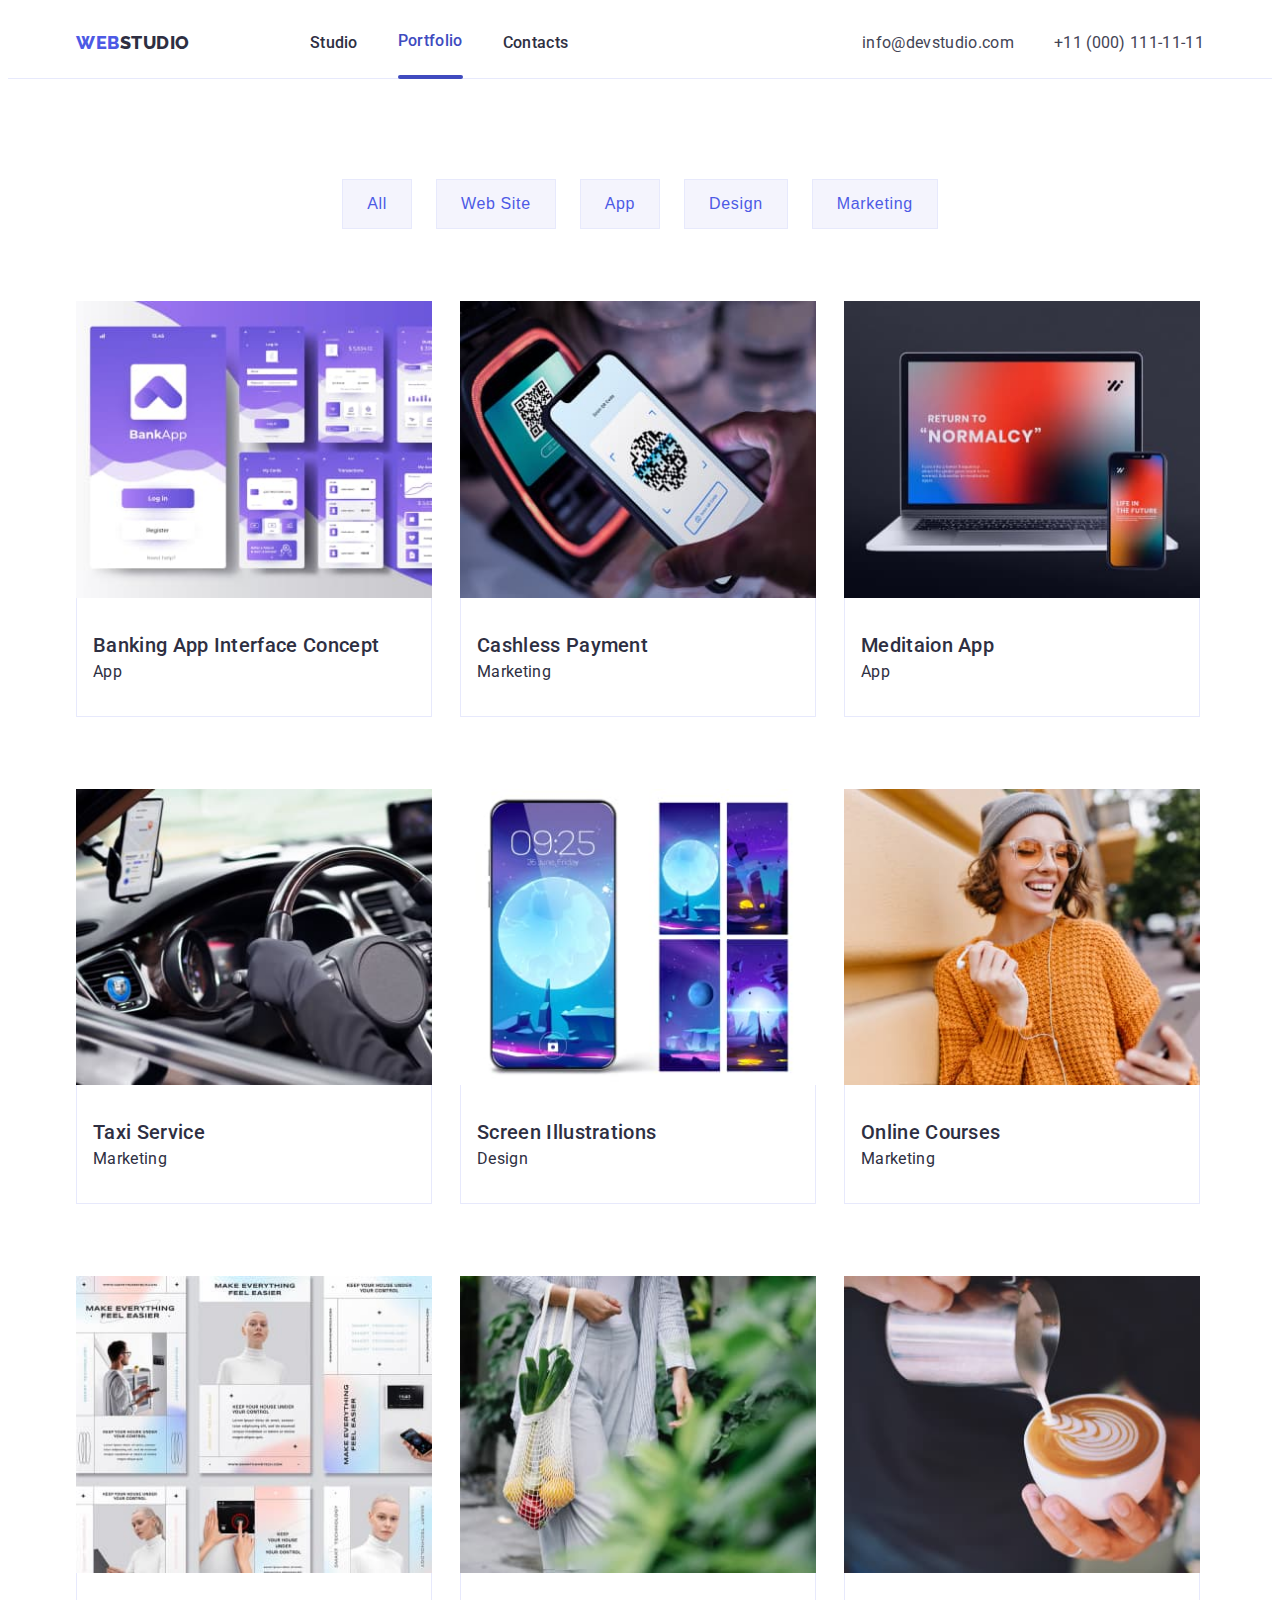
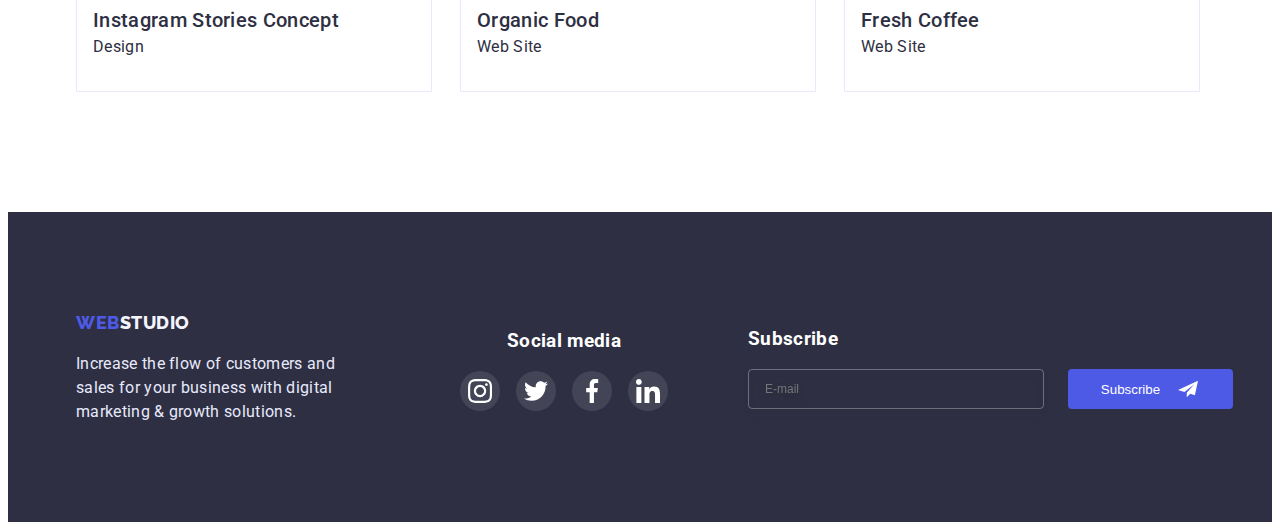
==== commit 59c255be: "77" ====
--- a/portfolio.html
+++ b/portfolio.html
@@ -354,9 +354,10 @@
             </li>
           </ul>
             </div>
-      <form class="online-form">
+     
         <div class="online-field">
           <h3 class="online-title">Subscribe</h3>
+          <form class="online-form">
           <label for="online-email" class="online-label"></label>
           <input type="text" name="online-email" id="online-email" class="online-input" placeholder="E-mail">
        
@@ -364,10 +365,8 @@
         <button type="submit" class="online-btn"><span class="btn-text">Subscribe</span>
           <svg class="btn-icon" width="24" hight="20">
             <use href="./images/icons.svg#icon-Frame"></use>
-          </svg></button></div>
+          </svg></button>
       </form>
-       
-      
       </div>
     </footer> 
   </body>
--- a/css/styles.css
+++ b/css/styles.css
@@ -22,7 +22,6 @@
 }
 
 body {
-    /* Width: 1440px; */
     font-family: "Roboto", sans-serif;
     font-size: 16px;
     line-height: 1.5;
@@ -31,7 +30,7 @@
     background-color: var(--b-active-color); 
 }
 
- h1,
+h1,
 h2,
 h3,
 p {
@@ -40,7 +39,6 @@
 } 
 
 ul {
-    /* display: flex; */
     margin: 0;
     padding: 0; 
     list-style: none; 
@@ -108,14 +106,6 @@
     gap: 40px;
 }
 
-/* .header-list .header-item:not(:last-child) {
-    margin-right: 40px;
-} */
-
-/* .header-item {
-    margin-right: 132px;
-}  */
-
 .header-link.link {
     font-weight: 500;
     color: var(--main-color);
@@ -127,14 +117,13 @@
     content: "";
     width: 100%;
     height: 4px;
-        bottom: -22px;
+    bottom: -22px;
     background: var(--active-color);
     border-radius: 2px;
 }
 
 .link {
     display: block;
-    /* padding: 24px 0 0 0;  */
     font-family: 'Roboto';
     font-style: normal;
     color: var(--second-color);
@@ -148,67 +137,72 @@
 .link:focus,
 .link.current {
     color: var(--active-color);
-    height: 24px;
-}
-
- .mobile-menu {
+    /* height: 24px; */
+}
+
+.mobile-menu {
     position: fixed;
     top: 0;
     width: 100%;
     height: 100%;
     padding: 24px 24px 40px 40px;
-background-color: var(--b-active-color);
-z-index: 1;
+    background-color: var(--b-active-color);
+    z-index: 1;
     transform: scale(1);
     opacity: 1;
    
  }
 .menu {
-position: relative;
+    position: relative;
     width: 100%;
     height: 100%;
     padding-top: 40px;
+    padding-bottom: 40px;
     margin: 0 auto;
     display: flex;
     flex-direction: column;
-   
     overflow: auto;
 }
-  
+
+.mobile-menu>.menu {
+    display: flex;
+    flex-direction: column;
+    justify-content: space-between;
+    height: 100%;
+    overflow-y: auto;
+} 
+
 .mobile-menu.is-hidden {
     transform: scale(0.1);
     visibility: hidden;
     opacity: 0;
 }
 
- .btn-mobile {
-    display: flex;
-    align-items: center;
-    justify-content: center;
-
+.btn-mobile {
+    display: flex;
+    align-items: center;
+    justify-content: center;
     margin-left: auto;
-    margin-bottom: 80px;
+    margin-bottom: 32px;
     background: transparent;
-    
     border: none;
     transition-property: background-color;
     transition-duration: 250ms;
     transition-timing-function: cubic-bezier(0.4, 0, 0.2, 1);
  }
 
-  .menu-link {
-      font-weight: 700;
-
-      font-size: 36px;
-      line-height: 1.1;
-      letter-spacing: 0.02em;
-      text-transform: capitalize;
-      padding-top: 0;
-      padding-bottom: 40px;
-      color: var(--main-color);
-
-  }
- .menu-link-tel {
+.menu-link {
+    font-weight: 700;
+    font-size: 36px;
+    line-height: 1.1;
+    letter-spacing: 0.02em;
+    text-transform: capitalize;
+    padding-top: 0;
+    
+    color: var(--main-color);
+}
+
+.menu-link-tel {
     font-weight: 600;
     font-size: 36px;
     line-height: 1.11;
@@ -218,35 +212,34 @@
 
  .menu-link-mail {
     font-weight: 500;
-        font-size: 20px;
-        line-height: 1.2;
-        color: var(--second-color);
-       
- }
-
-
- .menu-address {
-padding-top: 284px;
+    font-size: 20px;
+    line-height: 1.2;
+    color: var(--second-color);  
+}
+
+.menu-address {
+    padding-top: 70px;
     padding-bottom: 48px;
- }
-
- .mob-soc-list {
-        display: flex;
-            gap: 56px;
- }
-
- .mob-soc-link {
-    /* width: 100%;
-        height: 100%; */
-        border-radius: 50%;
-        display: flex;
-        justify-content: center;
-        align-items: center;
-        background-color: var(--accent-color);
-        transition-property: background-color;
-        transition-duration: 250ms;
-        transition-timing-function: cubic-bezier(0.4, 0, 0.2, 1);
- }
+}
+
+.menu-item {
+    margin-bottom: 40px;
+}
+.mob-soc-list {
+    display: flex;
+    gap: 56px;
+}
+
+.mob-soc-link {
+    border-radius: 50%;
+    display: flex;
+    justify-content: center;
+    align-items: center;
+    background-color: var(--accent-color);
+    transition-property: background-color;
+    transition-duration: 250ms;
+    transition-timing-function: cubic-bezier(0.4, 0, 0.2, 1);
+}
 
  .mob-soc-icon {
     fill: var(--b-second-color);
@@ -254,7 +247,6 @@
 /*-----------hero------------*/
 .hero {
     background-color: var(--main-color);
-    /* width: 428px; */
     height: 432px;
     text-align: center;
     margin-right: auto;
@@ -282,7 +274,6 @@
     font-size: 16px;
     line-height: 1.5;
     letter-spacing: 0.04em;
-    /* border-radius: 4px; */
 }
 
 .hero-button {
@@ -311,12 +302,10 @@
     padding-top: 96px;
     padding-bottom: 96px;
     padding-left: 16px;
-        padding-right: 16px;
-        margin-right: auto;
-        margin-left: auto;
-} 
-
-
+    padding-right: 16px;
+    margin-right: auto;
+    margin-left: auto;
+} 
 
 .advantage-block {
     display: flex;
@@ -327,12 +316,6 @@
     background: var(--b-second-color);
     border-radius: 4px;
 }
-
- 
-
- /* .advantage-list .advantage-link:not(:last-child) {
-    margin-right: 24px;
-}   */
 
 .advantage-title {
     text-align: center;
@@ -356,27 +339,27 @@
     height: 64px;
 } 
 /*-----------section------------*/
-  .section {
-      text-align: center;
-      background-color: var(--b-active-color);
-      padding-bottom: 120px;
-      /* padding-top: 120px; */
-  }
-  .section-list {
-    display: flex;
-  }
-
-  .section-list .section-link+.section-link {
-      margin-left: 24px;
-  }
-
-  .section-title {
-      font-weight: 700;
-      font-size: 36px;
-      line-height: 1.1;
-      color: var(--main-color);
-      margin-bottom: 72px;
-  }
+.section {
+    text-align: center;
+    background-color: var(--b-active-color);
+    padding-bottom: 120px;
+}
+
+.section-list {
+    display: flex;
+}
+
+.section-list .section-link+.section-link {
+    margin-left: 24px;
+}
+
+.section-title {
+    font-weight: 700;
+    font-size: 36px;
+    line-height: 1.1;
+    color: var(--main-color);
+    margin-bottom: 72px;
+}
 /*-----------about------------*/
 .about {
     padding-top: 96px;
@@ -399,7 +382,6 @@
     justify-content: center;
     align-items: center;
     gap: 8px;
-    
 }
 
 .about-after-title {
@@ -413,14 +395,10 @@
     color: var(--second-color);
 }
 
-
-
 .about-soc-list {
     display: flex;
     justify-content: center;
     gap: 24px;
-    
-
 } 
 
 .about-soc-item {
@@ -464,15 +442,13 @@
 }
 
 .test-list {
-display: flex;
+    display: flex;
     flex-wrap: wrap;
     row-gap: 72px;
     column-gap: 24px;
     justify-content: center;
     align-items: center;
     align-content: center;
-    /* height: 88px;
-    gap: 24px; */
 }
 
 /* .test-item {
@@ -484,6 +460,7 @@
     height: 88px;
 
 }
+
 .test-link {
     width: 100%;
     height: 100%;
@@ -514,7 +491,6 @@
 } 
 /*-----------footer------------*/
 .footer {
-    /* width: 1440px; */
     background-color: var(--main-color);
     padding-top: 98px;
     padding-bottom: 98px;
@@ -522,19 +498,15 @@
 
 .footer-container {
     display: flex;
-   
-        flex-direction: column;
-        align-items: center;
+    align-items: center;
 } 
 
 .logotype {
     width: 264px;
     height: 110px;
-    /* margin-right: 120px; */
 }
 
 .footer-logo {
-    /* display: flex; */
     justify-content: center;
     font-family: 'Raleway', sans-serif;
     font-weight: 800;
@@ -554,10 +526,8 @@
 
 .footer-block {
 text-align: center;
-    margin-top: 72px; 
-     width: 208px;
+    width: 208px;
     height: 80px; 
-    margin-right: 80px; 
 }
 
 .footer-text {
@@ -594,7 +564,7 @@
 
 .online-field {
     text-align: center;
-        margin-top: 72px;
+       
 }
 .online-title {
     color: var(--b-active-color);
@@ -623,7 +593,7 @@
     align-items: center;
     width: 165px;
     height: 40px;
-    margin-top: 16px;
+    margin-top: 16px; 
     margin-left: auto;
     margin-right: auto;
     background: var(--accent-color);
@@ -643,18 +613,15 @@
 } 
 /*-----------portfolio-button------------*/
  .portfolio {
-    padding-top: 56px;
+    padding-top: 48px;
     padding-bottom: 48px;
 }
 
 .button-list {
     display: flex;
     flex-wrap: wrap;
-    /* justify-content: center; */
     margin-bottom: 48px;
-    row-gap: 24px;
-            
-            
+    row-gap: 24px;          
 }
 
 .portfolio-button {
@@ -679,21 +646,16 @@
     box-shadow: var(--shadow);
 }
 
- .button-list .button-link:not(:last-child) {
+.button-list .button-link:not(:last-child) {
     margin-right: 24px;
 } 
 /*-----------portfolio------------*/
-
-
- .cards-list{
+.cards-list{
     flex-wrap: wrap;
     gap: 48px 24px;
-
-
-
 }  
 
- .cards-link {
+.cards-link {
     flex-basis: calc((100% - 2 * 24px) / 3);
     transition-property: box-shadow;
     transition-duration: 250ms;
@@ -704,58 +666,52 @@
     box-shadow: var(--shadow);
 } 
 
-/* .portfolio-cards {
-    width: 396px;
-    height: 400px;
-} */
-
- .card-foto {
+.card-foto {
     text-decoration: none;
     color: var(--main-color);
 } 
 
- * {
+* {
     box-sizing: border-box;
 }  
 
- .box {
-     position: relative; 
-     width: 396px;
-   margin-top: 48px;
+.box {
+    position: relative; 
+    width: 396px;
     overflow: hidden;  
 }  
 
- .box:hover .overlay {
+.box:hover .overlay {
     transform: translate(0);
 } 
 
- .overlay {
+.overlay {
     position: absolute;
     top: 0; 
-   
-     width: 396px;
+    width: 396px;
     height: 300px;
     background-color: var(--accent-color);
     transform: translateY(100%);
     transition: transform 250ms ease;
 } 
 
- .overlay>p {
+.overlay>p {
     color: var(--b-second-color);
     padding: 40px 32px 164px 32px;
     margin: 0;
 } 
 
- .card-border {
+.card-border {
     width: 396px;
     border-right: 1px solid var(--b-color);
     border-bottom: 1px solid var(--b-color);
     border-left: 1px solid var(--b-color);
 } 
- .cards-title {
+
+.cards-title {
     font-weight: 500;
     font-size: 20px;
-        margin-left: 16px;
+    margin-left: 16px;
     padding-top: 32px;
 } 
 
@@ -764,7 +720,7 @@
     padding-bottom: 32px;
 }    
 /*-----------modal------------*/
- .backdrop {
+.backdrop {
     position: fixed;
     top: 0;
     width: 100%;
@@ -892,6 +848,15 @@
     color: rgba(117, 117, 117, 0.5);
 }
 
+.modal-checkbox {
+    padding-top: 18px;
+} 
+
+textarea {
+    display: block;
+    
+}
+
 .check-text {
     display: flex;
     align-items: center;
--- a/css/mobile.css
+++ b/css/mobile.css
@@ -1,29 +1,35 @@
- @media screen and (min-width: 480px) {
+@media screen and (min-width: 480px) {
     .container {
         max-width: 428px;
-     } 
- }  
+    } 
+}  
+
+@media screen and (max-width: 767px) {
+    .header-list,
+    .address-list,
+    .header-address {
+        display: none;
+    }
+}
 
 .btn-mobile-menu {
     border: none;
     background-color: inherit;
+    margin-left: auto;
 }
 
 .mobile-menu-icon {
     stroke: #2E2F42;
 } 
 
- @media screen and (max-width: 767px) {
+@media screen and (max-width: 767px) {
     .header-list,
+    .address-list,
     .header-address {
-        display: none;
+    display: none;
     }
 } 
 
-  /* .header-list,
-  .header-address {
-      display: none;
-  } */
 
 @media (min-device-pixel-ratio: 2),
 (min-resolution: 192dpi),
@@ -35,25 +41,17 @@
 }
 @media screen and (min-width: 480px) {
 .advantage-link {
-        /* display: flex; */
         flex-direction: column;
         align-items: flex-start;
         padding: 0px;
     }
 }
+
 @media screen and (min-width: 480px) {
     .advantage-title {
         text-align: center;
     }
 }
-/* @media screen and (min-width: 480px) {
-.advantage-after-title {
-        width: 396px;
-        height: 48px;
-        margin-bottom: 72px;
-        color: var(--second-color);
-}
-} */
 
 @media screen and (max-width: 1159px) {
     .advantage-block {
@@ -74,13 +72,29 @@
 }
 
 @media screen and (max-width: 767px) {
+     .footer-container {
+         display: flex;
+         flex-direction: column;
+         align-items: center;
+         gap: 72px;
+     }
+}
+
+@media screen and (max-width: 767px) {
     .footer-block {
-    
-            text-align: center;
-            margin-top: 72px;
-            /* width: 208px;
-        height: 80px; */
-            /* margin-right: 80px; */
-    
+    text-align: center;
+    }
+}
+
+@media screen and (max-width: 767px) {
+    .online-form {
+        display: flex;
+        flex-direction: column;
+    }
+}
+
+@media screen and (max-width: 767px) {
+    .button-list {
+        margin-bottom: 48px;
     }
 }--- a/css/tablet.css
+++ b/css/tablet.css
@@ -1,101 +1,89 @@
- @media screen and (min-width: 768px) and (max-width: 1159px) {
-     .container
-     {
-    
-            max-width: 768px; 
-     }
- } 
-
- @media screen and (min-width: 768px) and (max-width: 1159px) {
-
-    
-     .header {
-         height: 72px;
-        
-     }
- }
-
-
-  @media screen and (min-width: 768px) {
+@media screen and (min-width: 768px) {
+    .container {
+        max-width: 768px; 
+    }
+} 
+
+@media screen and (min-width: 768px) and (max-width: 1159px) {
+    .header {
+        height: 72px;
+    }
+}
+
+@media screen and (min-width: 768px) {
     .header-list {
 display: flex;
     margin-left: 120px;
     align-items: center;
-     }
- }
-
-.menu {
+    }
+}
+
+/* .menu {
     display: none;
-}
-
-.btn-mobile {
-display: none;
-}
-
-  /* .address-list .address-item:not(:last-child) {
-      margin-right: 40px;
-  } */
+} */
+
+/* .btn-mobile {
+     display: none;
+} */
+
 @media screen and (min-width: 768px) {
 .btn-mobile-menu {
-        display: none;
-    }
-}
+    display: none;
+    }
+}
+
 @media screen and (min-width: 768px) {
 .hero {
-        background-color: var(--main-color);
-        width: 100%;
-        height: 436px;
-        text-align: center;
-        margin-right: auto;
-        margin-left: auto;
-        padding-top: 112px;
-        padding-bottom: 108px;
-        background-image: linear-gradient(var(--hero-gradient)), url(../images/fon-tablet.jpg);
-    }
-}
+    background-color: var(--main-color);
+    width: 100%;
+    height: 436px;
+    text-align: center;
+    margin-right: auto;
+    margin-left: auto;
+    padding-top: 112px;
+    padding-bottom: 108px;
+    background-image: linear-gradient(var(--hero-gradient)), url(../images/fon-tablet.jpg);
+    }
+}
+
 @media screen and (min-width: 768px) {
 .hero-title {
-        margin-left: auto;
-        margin-right: auto;
-        margin-bottom: 36px;
-        width: 496px;
-        font-weight: 700;
-        font-size: 56px;
-        line-height: 1.07;
-    }
-}
-
-
+    margin-left: auto;
+    margin-right: auto;
+    margin-bottom: 36px;
+    width: 496px;
+    font-weight: 700;
+    font-size: 56px;
+    line-height: 1.07;
+    }
+}
 
 @media screen and (min-device-pixel-ratio: 2) and (min-width: 768px),
 screen and (min-resolution: 192dpi) and (min-width: 768px),
 screen and (min-resolution: 2dppx) and (min-width: 768px) {
     .hero {
-         background-image: linear-gradient(rgba(46, 47, 66, 0.7),
+        background-image: linear-gradient(rgba(46, 47, 66, 0.7),
                  rgba(46, 47, 66, 0.7)), url('../images/fon-tablet@2x.jpg')
-     }
- }
-
-
- @media screen and (min-width: 768px) {
+    }
+}
+
+
+@media screen and (min-width: 768px) {
     .advantage-container {
         position: relative;
         height: 504px;
         width: 100%;
         padding-left: 16px;
-            padding-right: 16px;
-            margin-right: auto;
-            margin-left: auto;
-    }
- }
-
-
+        padding-right: 16px;
+        margin-right: auto;
+        margin-left: auto;
+    }
+}
 
 @media screen and (min-width: 768px) {
     .advantage-title {
-            text-align: inherit;
-    
-        }
+        text-align: inherit;
+    }
 }
 
 @media screen and (min-width: 768px) {
@@ -106,6 +94,7 @@
         color: var(--second-color);
     }
 }
+
 @media screen and (min-width: 768px) {
 .advantage-after-title {
         width: 356px;
@@ -117,91 +106,104 @@
 
 @media screen and (min-width: 768px) {
     .advantage-list {
-            display: flex;
-            flex-wrap: wrap;
-            row-gap: 72px;
-            column-gap: 24px;
-    
+        display: flex;
+        flex-wrap: wrap;
+        row-gap: 72px;
+        column-gap: 24px;
         }
 }
  
-
- @media screen and (min-width: 768px) {
+@media screen and (min-width: 768px) {
     .about {
-            height: 100%;
-        
-        }
- }
+        height: 100%;
+    }
+}
 
 .about-list {
     display: flex;
-        flex-wrap: wrap;
-        row-gap: 64px;
-        column-gap: 24px;
-        justify-content: center;
-        align-items: center;
-        align-content: center;
-        justify-content: center;
-           
+    flex-wrap: wrap;
+    row-gap: 64px;
+    column-gap: 24px;
+    justify-content: center;
+    align-items: center;
+    align-content: center;
+    justify-content: center;     
 }
 
 .about-foto {
     height: 168px;
- 
- box-shadow: var(--box-shadow);
- border-radius: 0px 0px 4px 4px;
- background-color: var(--b-active-color);
-}
-
- @media screen and (min-width: 768px) {
+    box-shadow: var(--box-shadow);
+    border-radius: 0px 0px 4px 4px;
+    background-color: var(--b-active-color);
+}
+
+@media screen and (min-width: 768px) {
+    .button-list {
+        justify-content: center; 
+        margin-bottom: 64px;
+    }
+}
+
+@media screen and (min-width: 768px) {
+    .box {
+        position: relative;
+        width: 356px;
+        overflow: hidden;
+        }
+}
+
+@media screen and (min-width: 768px) {
+    .card-border {
+        width: 356px;
+   }
+}
+
+.cards-list {
+    display: flex;
+    flex-wrap: wrap;
+    gap: 72px 24px;
+}
+
+ @media screen and (min-width: 768px) and (max-width: 1159px) {
+    .online-field {
+        text-align: inherit;
+    }
+}
+        
+@media screen and (min-width: 768px) and (max-width: 1159px){
+    .footer .container {
+        display: flex;
+        flex-wrap: wrap;
+        flex-direction: row;
+        align-items: flex-start;
+        width: 584px;
+        gap: 24px;
+    }
+}
+
+@media screen and (min-width: 768px) and (max-width: 1159px) {
+    .footer-block {
+        margin-top: 0;
+    }
+}
+
+@media screen and (min-width: 768px) and (max-width: 1159px) {
+    .online-input {
+        width: 264px;  
+    }
+}
+
+@media screen and (min-width: 768px) and (max-width: 1159px){
+    .online-btn {
+        margin-left: 24px;
+        margin-top: 0;
+    }
+}
+
+@media screen and (min-width: 768px) {
     .portfolio {
-         height: 100%;
-padding-top: 64px;
-padding-bottom: 96px;
-     }
- }
-  @media screen and (min-width: 768px) {
-    .button-list {
-            
-             justify-content: center; 
-             margin-bottom: 64px;
-  }
-}
-
-  @media screen and (min-width: 768px) {
-    .box {
-            position: relative;
-            width: 356px;
-           
-            overflow: hidden;
-        }
-  }
-
-   @media screen and (min-width: 768px) {
-    .card-border {
-            width: 356px;
-       }
-   }
-
- .cards-list {
-     display: flex;
-     flex-wrap: wrap;
-     gap: 72px 24px;
- }
-
-
-  @media screen and (min-width: 768px) {
-    .logotype {
-            
-            height: 72px;
-            /* margin-right: 120px; */
-        }
-  }
-
-   @media screen and (min-width: 768px) {
-       .logotype {
-
-           height: 72px;
-           /* margin-right: 120px; */
-       }
-    }+        height: 100%;
+        padding-top: 64px;
+        padding-bottom: 96px;
+    }
+}--- a/css/desktop.css
+++ b/css/desktop.css
@@ -5,78 +5,133 @@
         padding-right: 15px;
     }
 }
+
 @media screen and (min-width: 1200px) {
-.hero {
+    .address-list {
+        display: flex;
+        column-gap: 40px;
+    }
+}
+
+@media screen and (min-width: 1200px) {
+    .hero {
         background-color: var(--main-color);
         width: 100;
         height: 600px;
         text-align: center;
         margin-right: auto;
         margin-left: auto;
-        padding-top: 112px;
-        padding-bottom: 112px;
+        padding-top: 188px;
+        padding-bottom: 188px;
         background-image: linear-gradient(var(--hero-gradient)), url(../images/fon-desktop.jpg);
     }
 }
 
 @media screen and (min-width: 1200px) {
 .hero-title {
-      
-        margin-bottom: 48px;
-        
+    margin-bottom: 48px;
     }
 }
 
- @media screen and (min-width: 1200px) {
-     .advantage-link {
+@media screen and (min-width: 1200px) {
+    .advantage-link {
+        flex-direction: column;
+        align-items: flex-start;
+        padding: 0px;
+    }
+}
 
-         flex-direction: column;
-         align-items: flex-start;
-         padding: 0px;
-     }
- }
+@media screen and (min-width: 1200px) {
+    .advantage-title {
+        font-weight: 500;
+        font-size: 20px;
+        line-height: 1.2;
+    }
+}
 
- @media screen and (min-width: 1200px) {
-     .advantage-after-title {
-         width: 264px;
-         height: 72px;
-         margin-bottom: 72px;
-         color: var(--second-color);
-     }
- }
+@media screen and (min-width: 1200px) {
+    .advantage-after-title {
+        width: 264px;
+        height: 72px;
+        color: var(--second-color);
+    }
+}
 
-screen and (min-device-pixel-ratio: 2) and (min-width: 1200px),
-screen and (min-resolution: 192dpi) and (min-width: 1200px),
-screen and (min-resolution: 2dppx) and (min-width: 1200px) {
+@media screen and (min-device-pixel-ratio: 2) and (min-width: 1120px),
+screen and (min-resolution: 192dpi) and (min-width: 1120px),
+screen and (min-resolution: 2dppx) and (min-width: 1120px) {
     .hero {
         background-image: linear-gradient(rgba(46, 47, 66, 0.7),
                 rgba(46, 47, 66, 0.7)), url('../images/fon-desktop@2x.jpg')
     }
 }
 
+@media screen and (min-width: 1120px) {
+    .section {
+        text-align: center;
+        background-color: var(--b-active-color);
+        padding-bottom: 96px;
+    }
+}
 
-
- @media screen and (min-width: 1120px) {
-     .section {
-         text-align: center;
-         background-color: var(--b-active-color);
-       
-         padding-bottom: 96px;
-       
-     }
- }
- @media screen and (min-width: 1120px) {
+@media screen and (min-width: 1120px) {
 .footer {
-        /* width: 1440px; */
-        /* background-color: var(--main-color); */
         padding-top: 100px;
         padding-bottom: 100px;
     }
+}
+
+ @media screen and (min-width: 1120px) {
+    .footer-block {
+        margin-left: 120px;
+        margin-top: 0;
+    }
  }
 
- @media screen and (max-width: 1159px) {
-.logotype {
-       
-         margin-right: 120px; 
+@media screen and (min-width: 1120px) {
+    .online-field {
+        margin-left: 80px;
+        text-align: left;
+        margin-top: 0px; 
     }
- }+}
+
+@media screen and (min-width: 1120px) {
+    .online-input {
+        width: 296px;
+        margin-right: 24px;
+        margin-top: 0;
+    }
+}
+
+@media screen and (min-width: 1120px) {
+    .online-field {
+        margin-left: 80px;
+    }
+}
+
+@media screen and (min-width: 1120px) {
+    .online-btn {
+        margin-top: 0;
+    }
+}
+
+@media screen and (min-width: 1120px) {
+    .portfolio {
+        height: 100%;
+        padding-top: 100px;
+        padding-bottom: 120px;
+    }
+}
+
+@media screen and (min-width: 1120px) {
+    .button-list {
+        margin-bottom: 72px;
+    }
+}
+
+@media screen and (min-width: 1120px) {
+    .modal-checkbox {
+    padding-top: 16px;
+} 
+}